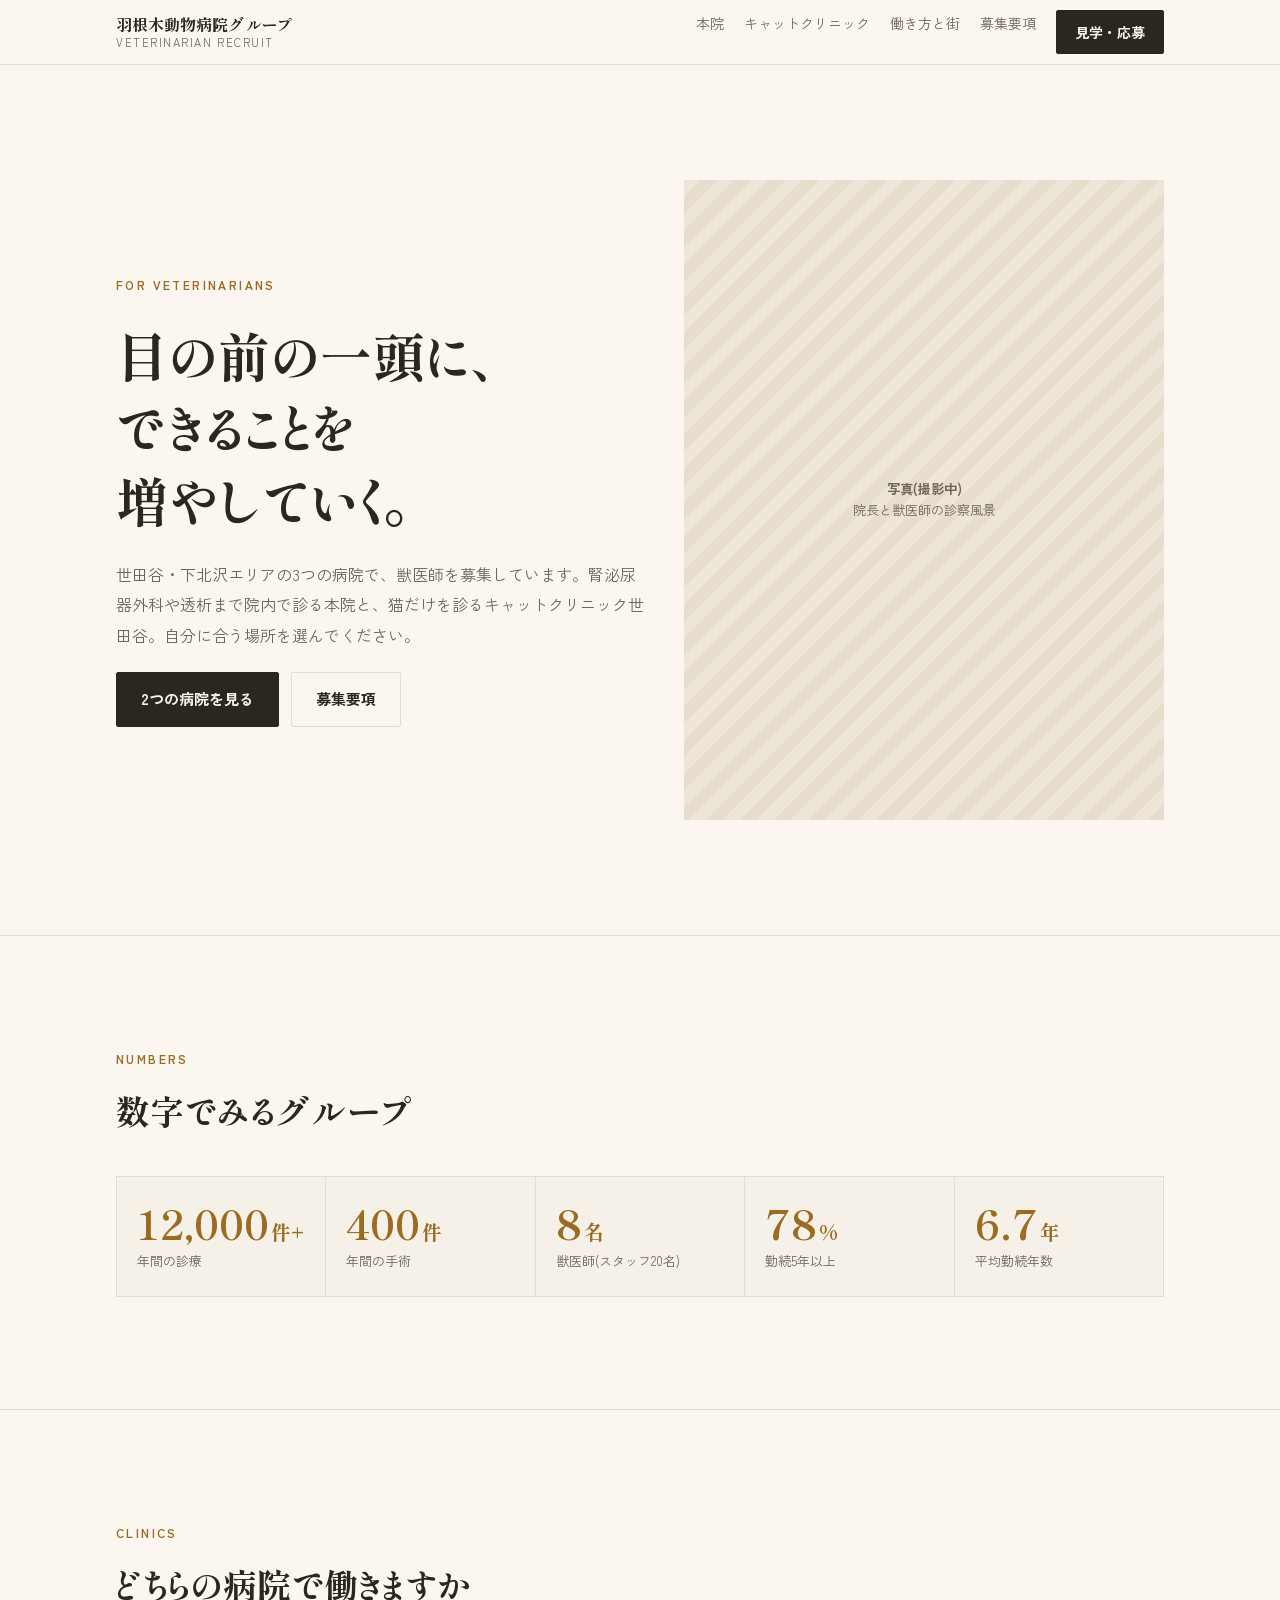
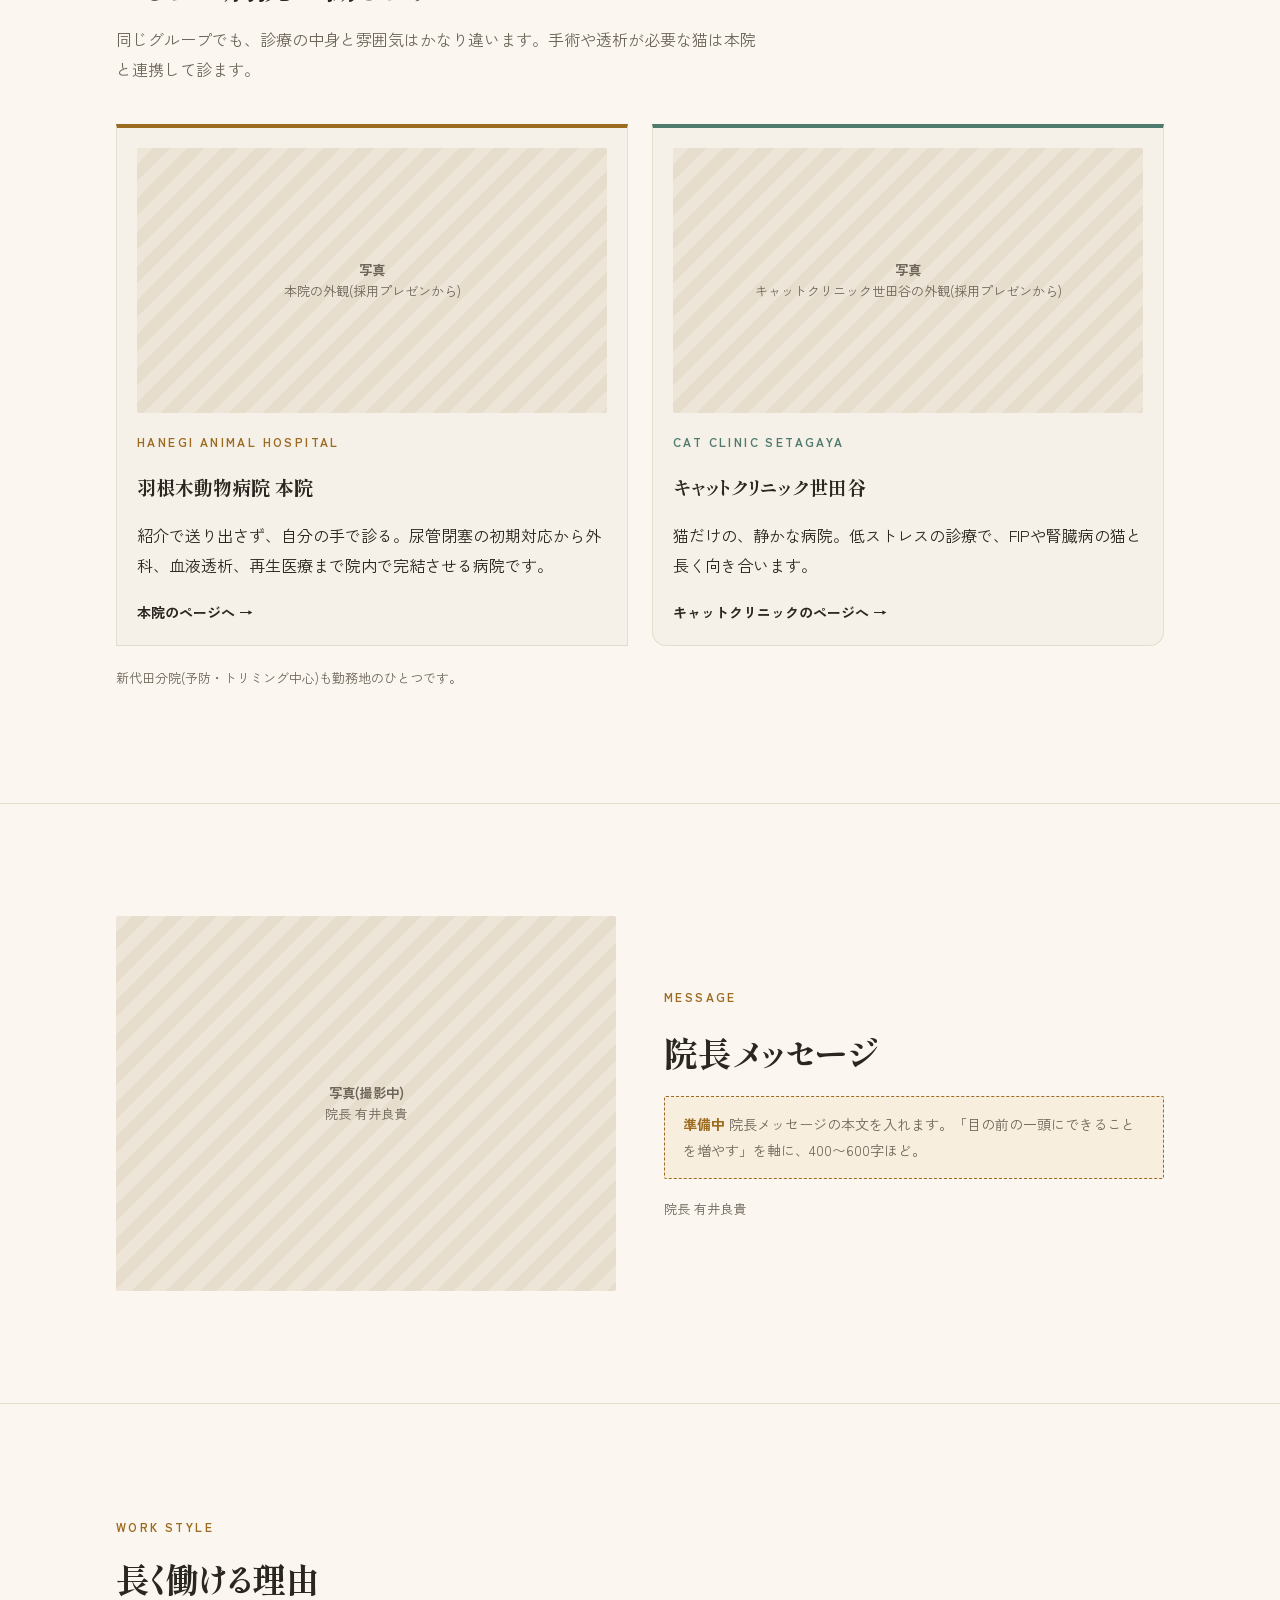
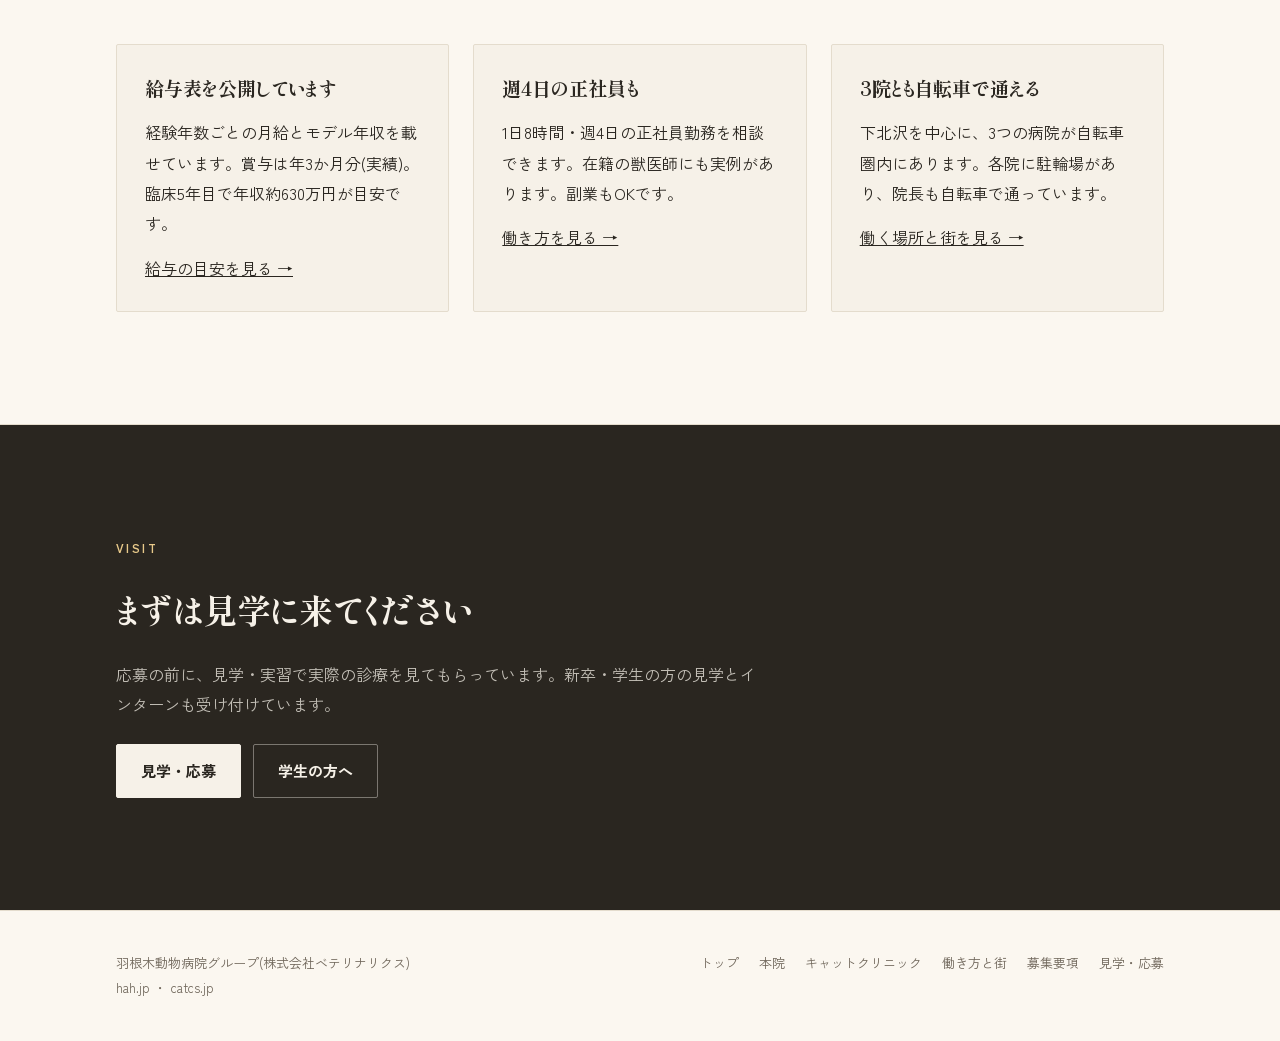
==== index.html @ ae27695a "獣医師採用サイトの骨組みを作成 共通トップ・本院・キャットクリニック世田谷・働き方と街・募集要項・見学応募の6ページ。 写真と未確定の文章は仮置き(class="ph" / class="todo")" ====
<!doctype html>
<html lang="ja">
<head>
<meta charset="utf-8">
<meta name="viewport" content="width=device-width, initial-scale=1">
<title>獣医師採用 | 羽根木動物病院グループ</title>
<meta name="description" content="羽根木動物病院グループ(世田谷区・下北沢エリア)の獣医師採用サイト。腎泌尿器外科・透析・再生医療の本院と、猫専門のキャットクリニック世田谷で働く獣医師を募集しています。">
<link rel="preconnect" href="https://fonts.googleapis.com">
<link rel="preconnect" href="https://fonts.gstatic.com" crossorigin>
<link rel="stylesheet" href="https://fonts.googleapis.com/css2?family=Shippori+Mincho:wght@500;700&family=Zen+Kaku+Gothic+New:wght@400;700&display=swap">
<link rel="stylesheet" href="assets/style.css">
</head>
<body>

<header class="site-header">
  <div class="wrap">
    <a class="brand" href="index.html"><b>羽根木動物病院グループ</b><span>VETERINARIAN RECRUIT</span></a>
    <button class="nav-toggle" aria-expanded="false" aria-controls="nav">メニュー</button>
    <nav class="nav" id="nav">
      <a href="hanegi.html">本院</a>
      <a href="cat.html">キャットクリニック</a>
      <a href="work.html">働き方と街</a>
      <a href="jobs.html">募集要項</a>
      <a class="btn" href="entry.html">見学・応募</a>
    </nav>
  </div>
</header>

<main>
  <section class="hero">
    <div class="wrap">
      <div class="hero-copy">
        <p class="eyebrow">For Veterinarians</p>
        <h1>目の前の一頭に、<br>できることを増やしていく。</h1>
        <p class="lead">世田谷・下北沢エリアの3つの病院で、獣医師を募集しています。腎泌尿器外科や透析まで院内で診る本院と、猫だけを診るキャットクリニック世田谷。自分に合う場所を選んでください。</p>
        <div class="btn-row">
          <a class="btn" href="#clinics">2つの病院を見る</a>
          <a class="btn ghost" href="jobs.html">募集要項</a>
        </div>
      </div>
      <div class="ph tall"><div><b>写真(撮影中)</b>院長と獣医師の診察風景</div></div>
    </div>
  </section>

  <section>
    <div class="wrap">
      <div class="section-head">
        <p class="eyebrow">Numbers</p>
        <h2>数字でみるグループ</h2>
      </div>
      <div class="stats">
        <div class="stat"><b>12,000<small>件+</small></b><span>年間の診療</span></div>
        <div class="stat"><b>400<small>件</small></b><span>年間の手術</span></div>
        <div class="stat"><b>8<small>名</small></b><span>獣医師(スタッフ20名)</span></div>
        <div class="stat"><b>78<small>%</small></b><span>勤続5年以上</span></div>
        <div class="stat"><b>6.7<small>年</small></b><span>平均勤続年数</span></div>
      </div>
    </div>
  </section>

  <section id="clinics">
    <div class="wrap">
      <div class="section-head">
        <p class="eyebrow">Clinics</p>
        <h2>どちらの病院で働きますか</h2>
        <p class="lead">同じグループでも、診療の中身と雰囲気はかなり違います。手術や透析が必要な猫は本院と連携して診ます。</p>
      </div>
      <div class="grid-2">
        <a class="clinic-door" href="hanegi.html">
          <div class="ph wide"><div><b>写真</b>本院の外観(採用プレゼンから)</div></div>
          <p class="eyebrow">Hanegi Animal Hospital</p>
          <h3>羽根木動物病院 本院</h3>
          <p>紹介で送り出さず、自分の手で診る。尿管閉塞の初期対応から外科、血液透析、再生医療まで院内で完結させる病院です。</p>
          <span class="more">本院のページへ →</span>
        </a>
        <a class="clinic-door cat" href="cat.html">
          <div class="ph wide"><div><b>写真</b>キャットクリニック世田谷の外観(採用プレゼンから)</div></div>
          <p class="eyebrow cat">Cat Clinic Setagaya</p>
          <h3>キャットクリニック世田谷</h3>
          <p>猫だけの、静かな病院。低ストレスの診療で、FIPや腎臓病の猫と長く向き合います。</p>
          <span class="more">キャットクリニックのページへ →</span>
        </a>
      </div>
      <p class="note" style="margin-top:20px">新代田分院(予防・トリミング中心)も勤務地のひとつです。</p>
    </div>
  </section>

  <section>
    <div class="wrap split">
      <div class="ph"><div><b>写真(撮影中)</b>院長 有井良貴</div></div>
      <div class="prose">
        <p class="eyebrow">Message</p>
        <h2>院長メッセージ</h2>
        <p class="todo">院長メッセージの本文を入れます。「目の前の一頭にできることを増やす」を軸に、400〜600字ほど。</p>
        <p class="note">院長 有井良貴</p>
      </div>
    </div>
  </section>

  <section>
    <div class="wrap">
      <div class="section-head">
        <p class="eyebrow">Work Style</p>
        <h2>長く働ける理由</h2>
      </div>
      <div class="grid-3">
        <div class="card">
          <h3>給与表を公開しています</h3>
          <p>経験年数ごとの月給とモデル年収を載せています。賞与は年3か月分(実績)。臨床5年目で年収約630万円が目安です。</p>
          <a href="jobs.html#pay">給与の目安を見る →</a>
        </div>
        <div class="card">
          <h3>週4日の正社員も</h3>
          <p>1日8時間・週4日の正社員勤務を相談できます。在籍の獣医師にも実例があります。副業もOKです。</p>
          <a href="work.html">働き方を見る →</a>
        </div>
        <div class="card">
          <h3>3院とも自転車で通える</h3>
          <p>下北沢を中心に、3つの病院が自転車圏内にあります。各院に駐輪場があり、院長も自転車で通っています。</p>
          <a href="work.html#town">働く場所と街を見る →</a>
        </div>
      </div>
    </div>
  </section>

  <section class="cta">
    <div class="wrap">
      <p class="eyebrow" style="color:var(--accent-soft)">Visit</p>
      <h2>まずは見学に来てください</h2>
      <p class="lead">応募の前に、見学・実習で実際の診療を見てもらっています。新卒・学生の方の見学とインターンも受け付けています。</p>
      <div class="btn-row">
        <a class="btn" href="entry.html">見学・応募</a>
        <a class="btn ghost" href="entry.html#students">学生の方へ</a>
      </div>
    </div>
  </section>
</main>

<footer class="site-footer">
  <div class="wrap">
    <div>羽根木動物病院グループ(株式会社ベテリナリクス)<br><a href="https://hah.jp">hah.jp</a> ・ <a href="https://catcs.jp">catcs.jp</a></div>
    <nav>
      <a href="index.html">トップ</a><a href="hanegi.html">本院</a><a href="cat.html">キャットクリニック</a>
      <a href="work.html">働き方と街</a><a href="jobs.html">募集要項</a><a href="entry.html">見学・応募</a>
    </nav>
  </div>
</footer>
<script src="assets/site.js"></script>
</body>
</html>
---- assets/style.css ----
/* 羽根木動物病院グループ 獣医師採用サイト
   グループ共通の土台(ベージュ・墨・金)に、院ごとのアクセントを足す。
   本院 = 墨と金 / キャットクリニック世田谷 = 緑灰(body.theme-cat) */

:root {
  --bg: #FBF7F0;
  --surface: #F6F1E8;
  --line: #E4DCCD;
  --fg: #2A2620;
  --muted: #6F665A;
  --accent: #9C6B22;
  --accent-soft: #E8C98A;
  --ink: #2A2620;
  --on-ink: #F6F1E8;
  --placeholder: repeating-linear-gradient(135deg, #EDE5D7 0 12px, #E6DDCC 12px 24px);
  --radius: 2px;
  --serif: "Shippori Mincho", "游明朝体", "Yu Mincho", "Hiragino Mincho ProN", serif;
  --sans: "Zen Kaku Gothic New", "游ゴシック体", "Yu Gothic", "Hiragino Sans", sans-serif;
  --wrap: 1080px;
}

body.theme-cat {
  --bg: #F4F6F4;
  --surface: #FFFFFF;
  --line: #D5DED9;
  --fg: #24332F;
  --muted: #5E6F69;
  --accent: #4F7A6E;
  --accent-soft: #DCE4E0;
  --ink: #2F4A43;
  --on-ink: #F4F6F4;
  --placeholder: repeating-linear-gradient(135deg, #E3EAE6 0 12px, #DAE3DE 12px 24px);
  --radius: 14px;
}

* { box-sizing: border-box; }
html { -webkit-text-size-adjust: 100%; scroll-behavior: smooth; }
body {
  margin: 0;
  background: var(--bg);
  color: var(--fg);
  font-family: var(--sans);
  font-size: 16px;
  line-height: 1.9;
  font-feature-settings: "palt";
}
img { max-width: 100%; display: block; }
a { color: inherit; }
p { margin: 0; }
h1, h2, h3 { font-family: var(--serif); font-weight: 700; margin: 0; text-wrap: balance; word-break: auto-phrase; }
h1 { font-size: clamp(30px, 5.4vw, 52px); line-height: 1.4; letter-spacing: .02em; }
h2 { font-size: clamp(24px, 3.4vw, 34px); line-height: 1.5; }
h3 { font-size: 19px; line-height: 1.6; }

.wrap {
  max-width: var(--wrap);
  margin: 0 auto;
  padding-left: max(16px, env(safe-area-inset-left, 0px));
  padding-right: max(16px, env(safe-area-inset-right, 0px));
}

.eyebrow {
  font-family: var(--sans);
  font-size: 12px;
  font-weight: 700;
  letter-spacing: .2em;
  text-transform: uppercase;
  color: var(--accent);
}
.lead { color: var(--muted); max-width: 40em; }
.note { font-size: 13px; color: var(--muted); }

/* ヘッダー */
.site-header {
  position: sticky; top: 0; z-index: 10;
  background: color-mix(in srgb, var(--bg) 92%, transparent);
  backdrop-filter: blur(8px);
  border-bottom: 1px solid var(--line);
}
.site-header .wrap { display: flex; align-items: center; gap: 24px; min-height: 64px; }
.brand { text-decoration: none; display: grid; line-height: 1.3; }
.brand b { font-family: var(--serif); font-size: 16px; }
.brand span { font-size: 11px; letter-spacing: .14em; color: var(--muted); }
.nav { margin-left: auto; display: flex; gap: 20px; font-size: 14px; }
.nav a { text-decoration: none; color: var(--muted); }
.nav a:hover, .nav a[aria-current="page"] { color: var(--fg); }
.nav .btn { color: var(--on-ink); }
.nav-toggle { display: none; }
@media (max-width: 860px) {
  .nav-toggle {
    display: block; margin-left: auto; background: none; border: 1px solid var(--line);
    border-radius: var(--radius); padding: 6px 12px; font: inherit; font-size: 13px; color: var(--fg);
  }
  .nav {
    display: none; position: absolute; left: 0; right: 0; top: 64px;
    flex-direction: column; gap: 0; background: var(--bg); border-bottom: 1px solid var(--line);
    padding: 8px 16px 16px;
  }
  .nav a { padding: 12px 0; border-bottom: 1px solid var(--line); }
  .nav .btn { margin-top: 12px; text-align: center; border-bottom: 0; }
  .site-header.open .nav { display: flex; }
}

/* ボタン */
.btn {
  display: inline-block; text-decoration: none; font-weight: 700; font-size: 15px;
  padding: 12px 24px; border-radius: var(--radius);
  background: var(--ink); color: var(--on-ink); border: 1px solid var(--ink);
}
.btn.accent { background: var(--accent); border-color: var(--accent); color: #fff; }
.btn.ghost { background: transparent; color: var(--fg); border-color: var(--line); }
.nav .btn { padding: 8px 18px; font-size: 14px; }
.btn-row { display: flex; flex-wrap: wrap; gap: 12px; }

/* セクション */
section { padding-block: clamp(64px, 9vw, 112px); }
section + section { border-top: 1px solid var(--line); }
.section-head { display: grid; gap: 14px; margin-bottom: 40px; }

/* ヒーロー */
.hero { padding-block: clamp(56px, 9vw, 120px); }
.hero.dark { background: var(--ink); color: var(--on-ink); }
.hero.dark .eyebrow { color: var(--accent-soft); }
.hero.dark .lead { color: color-mix(in srgb, var(--on-ink) 75%, transparent); }
.hero .wrap { display: grid; gap: 40px; grid-template-columns: minmax(0, 1.1fr) minmax(0, 1fr); align-items: center; }
.hero-copy { display: grid; gap: 22px; }
@media (max-width: 860px) { .hero .wrap { grid-template-columns: 1fr; } }

/* 写真の仮置き */
.ph {
  background: var(--placeholder);
  border-radius: var(--radius);
  aspect-ratio: 4 / 3;
  display: grid; place-items: center; text-align: center;
  color: var(--muted); font-size: 13px; line-height: 1.6; padding: 16px;
}
.hero.dark .ph { background: repeating-linear-gradient(135deg, #3A342C 0 12px, #332E27 12px 24px); color: #A99B83; }
.ph.wide { aspect-ratio: 16 / 9; }
.ph.tall { aspect-ratio: 3 / 4; }
.ph > div { min-width: 0; max-width: 100%; }
.ph b { display: block; font-weight: 700; }

/* 数字 */
.stats { display: grid; grid-template-columns: repeat(auto-fit, minmax(160px, 1fr)); gap: 1px; background: var(--line); border: 1px solid var(--line); }
.stat { background: var(--surface); padding: 22px 20px; display: grid; gap: 2px; min-width: 0; }
.stat b { font-family: var(--serif); font-size: clamp(28px, 4vw, 40px); color: var(--accent); line-height: 1.2; }
.stat b small { font-size: .5em; margin-left: 2px; }
.stat span { font-size: 13px; color: var(--muted); }
.hero.dark .stats { background: #4A433A; border-color: #4A433A; }
.hero.dark .stat { background: #332E27; }
.hero.dark .stat b { color: var(--accent-soft); }
.hero.dark .stat span { color: #A99B83; }

/* カード */
.grid-2 { display: grid; grid-template-columns: repeat(2, minmax(0, 1fr)); gap: 24px; }
.grid-3 { display: grid; grid-template-columns: repeat(3, minmax(0, 1fr)); gap: 24px; }
@media (max-width: 860px) { .grid-3 { grid-template-columns: 1fr; } }
@media (max-width: 720px) { .grid-2 { grid-template-columns: 1fr; } }
.card { background: var(--surface); border: 1px solid var(--line); border-radius: var(--radius); padding: 28px; display: grid; gap: 14px; align-content: start; min-width: 0; }
.card ul { margin: 0; padding-left: 1.2em; }

/* 院の入口 */
.clinic-door { text-decoration: none; display: grid; grid-template-columns: minmax(0, 1fr); gap: 18px; min-width: 0; background: var(--surface); border: 1px solid var(--line); padding: 20px; border-top: 4px solid #9C6B22; }
.clinic-door.cat { border-top-color: #4F7A6E; border-radius: 0 0 14px 14px; }
.clinic-door .eyebrow.cat { color: #4F7A6E; }
.clinic-door .more { font-weight: 700; font-size: 14px; }
.clinic-door:hover h3 { text-decoration: underline; text-underline-offset: 4px; }

/* 2カラムの本文 */
.split { display: grid; grid-template-columns: minmax(0, 1fr) minmax(0, 1fr); gap: 48px; align-items: center; }
.split.rev > :first-child { order: 2; }
@media (max-width: 860px) { .split { grid-template-columns: 1fr; gap: 28px; } .split.rev > :first-child { order: 0; } }
.prose { display: grid; gap: 18px; }

/* 1日の流れ */
.timeline { list-style: none; margin: 0; padding: 0; display: grid; gap: 0; border-left: 2px solid var(--line); }
.timeline li { position: relative; padding: 0 0 22px 24px; display: grid; grid-template-columns: 4.5em 1fr; gap: 8px; }
.timeline li::before { content: ""; position: absolute; left: -7px; top: 9px; width: 12px; height: 12px; border-radius: 50%; background: var(--accent); }
.timeline time { font-weight: 700; color: var(--accent); }

/* 表 */
.table-wrap { overflow-x: auto; }
table { width: 100%; border-collapse: collapse; font-size: 15px; }
th, td { text-align: left; vertical-align: top; padding: 14px 16px; border-bottom: 1px solid var(--line); }
thead th { font-size: 13px; color: var(--muted); font-weight: 700; border-bottom-color: var(--fg); }
tbody th { width: 9em; font-weight: 700; white-space: nowrap; }
.spec th { background: var(--surface); }
@media (max-width: 640px) {
  .spec tr, .spec th, .spec td { display: block; width: auto; }
  .spec th { border-bottom: 0; padding-bottom: 4px; white-space: normal; }
  .spec td { padding-top: 0; }
  .spec thead { display: none; }
}
.pay td:nth-child(n+2) { font-family: var(--serif); font-size: 17px; white-space: nowrap; }
.highlight { background: color-mix(in srgb, var(--accent-soft) 35%, transparent); }

/* 地図 */
.map-figure { margin: 0; background: var(--surface); border: 1px solid var(--line); padding: 16px; display: grid; gap: 12px; }
.map-figure svg { width: 100%; height: auto; }
.map-figure figcaption { font-size: 13px; color: var(--muted); }

/* 先生の声 */
.voice { display: grid; grid-template-columns: 96px 1fr; gap: 20px; align-items: start; }
.voice .ph { aspect-ratio: 1; border-radius: 50%; font-size: 11px; padding: 8px; }
.voice blockquote { margin: 0; display: grid; gap: 8px; }
.voice cite { font-style: normal; font-size: 13px; color: var(--muted); }

/* 仮置きの注記 */
.todo {
  border: 1px dashed var(--accent); border-radius: var(--radius); padding: 14px 18px;
  font-size: 14px; color: var(--muted); background: color-mix(in srgb, var(--accent-soft) 18%, transparent);
}
.todo::before { content: "準備中 "; font-weight: 700; color: var(--accent); }

/* 応募の導線 */
.cta { background: var(--ink); color: var(--on-ink); }
.cta .wrap { display: grid; gap: 24px; justify-items: start; }
.cta .lead { color: color-mix(in srgb, var(--on-ink) 75%, transparent); }
.cta .btn { background: var(--on-ink); color: var(--ink); border-color: var(--on-ink); }
.cta .btn.ghost { background: transparent; color: var(--on-ink); border-color: color-mix(in srgb, var(--on-ink) 40%, transparent); }

/* タブ(院の切り替え) */
.tabs { display: flex; gap: 8px; flex-wrap: wrap; margin-bottom: 24px; }
.tabs button {
  font: inherit; font-size: 14px; font-weight: 700; cursor: pointer;
  padding: 10px 18px; border-radius: var(--radius); border: 1px solid var(--line);
  background: var(--surface); color: var(--muted);
}
.tabs button[aria-selected="true"] { background: var(--ink); color: var(--on-ink); border-color: var(--ink); }
[role="tabpanel"][hidden] { display: none; }

/* 見学・応募のステップ */
.steps { list-style: none; margin: 0; padding: 0; display: grid; grid-template-columns: repeat(4, minmax(0, 1fr)); gap: 12px; counter-reset: step; }
.steps li { counter-increment: step; background: var(--surface); border: 1px solid var(--line); padding: 20px; display: grid; gap: 6px; }
.steps li::before { content: "STEP " counter(step); font-size: 12px; letter-spacing: .14em; font-weight: 700; color: var(--accent); }
@media (max-width: 760px) { .steps { grid-template-columns: 1fr; } }

/* フッター */
.site-footer { border-top: 1px solid var(--line); padding-block: 40px; font-size: 13px; color: var(--muted); }
.site-footer .wrap { display: flex; flex-wrap: wrap; gap: 16px 32px; justify-content: space-between; }
.site-footer nav { display: flex; flex-wrap: wrap; gap: 8px 20px; }
.site-footer a { text-decoration: none; }
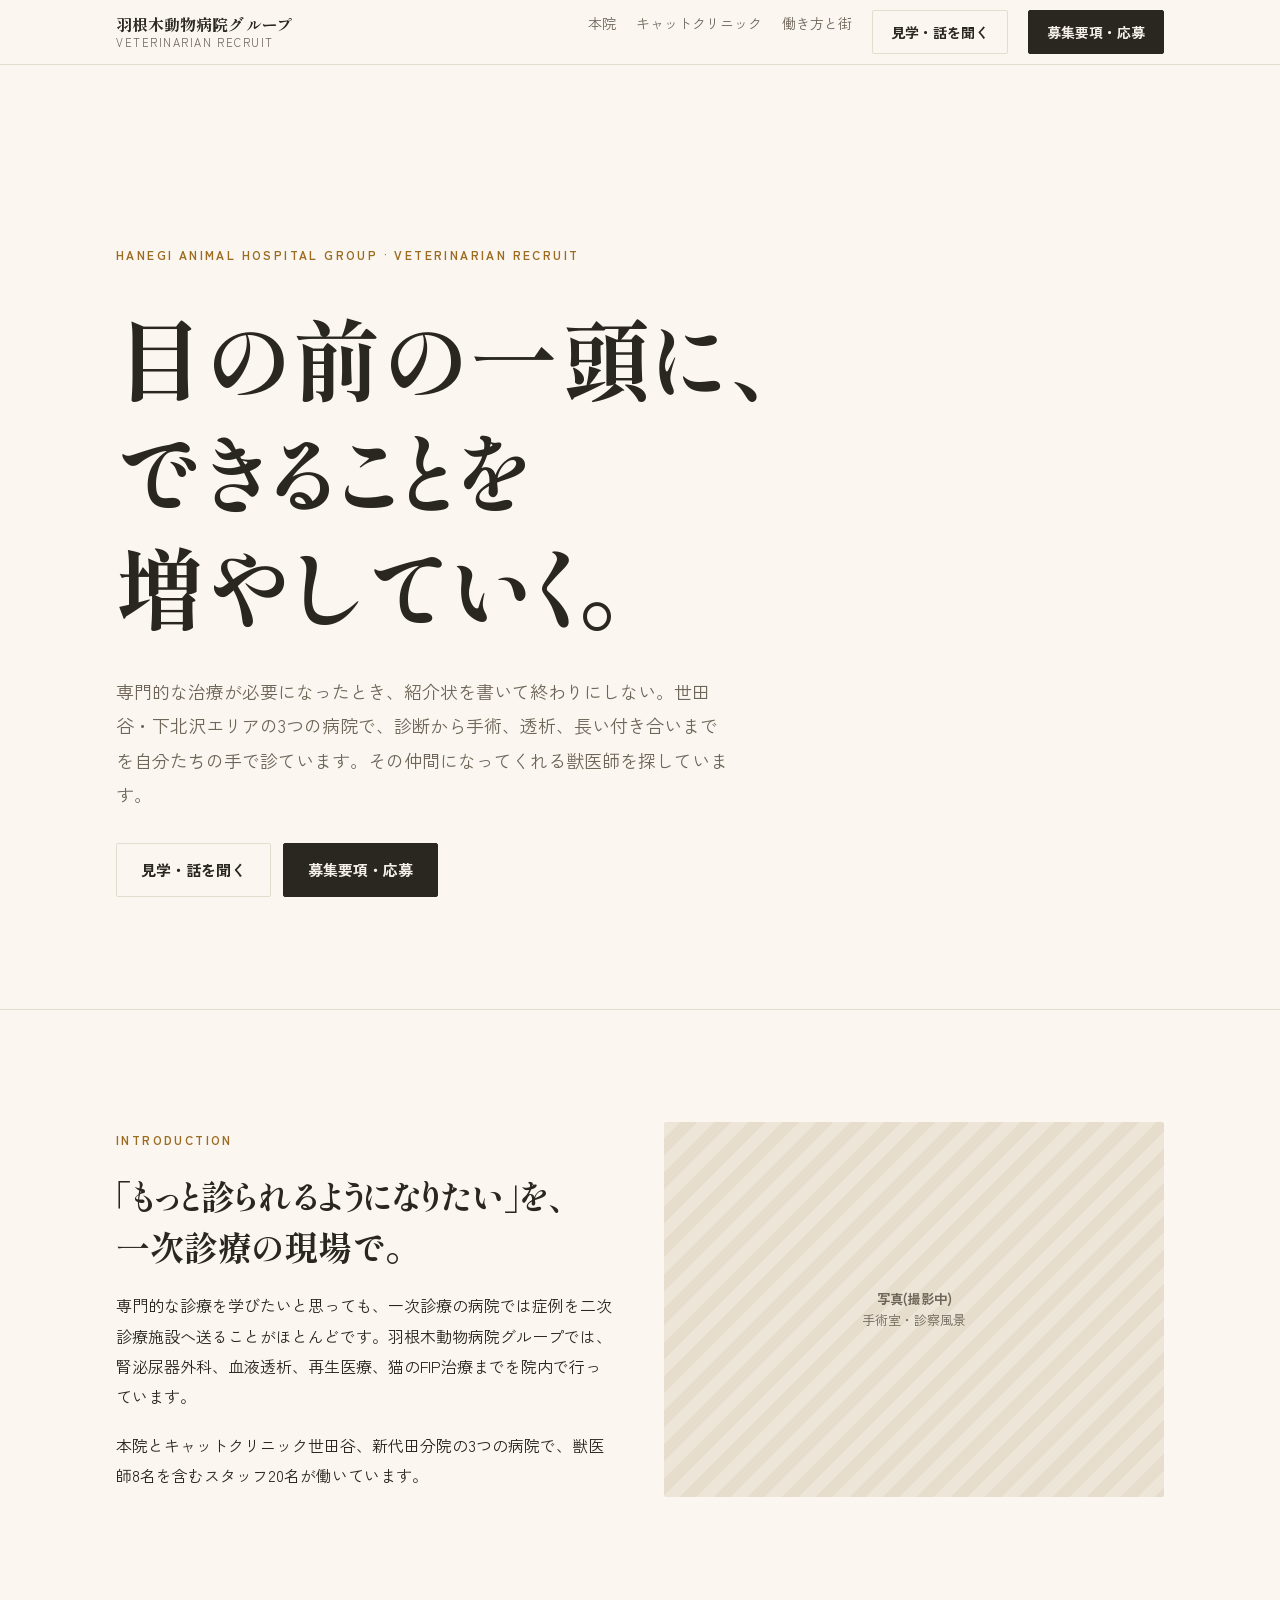
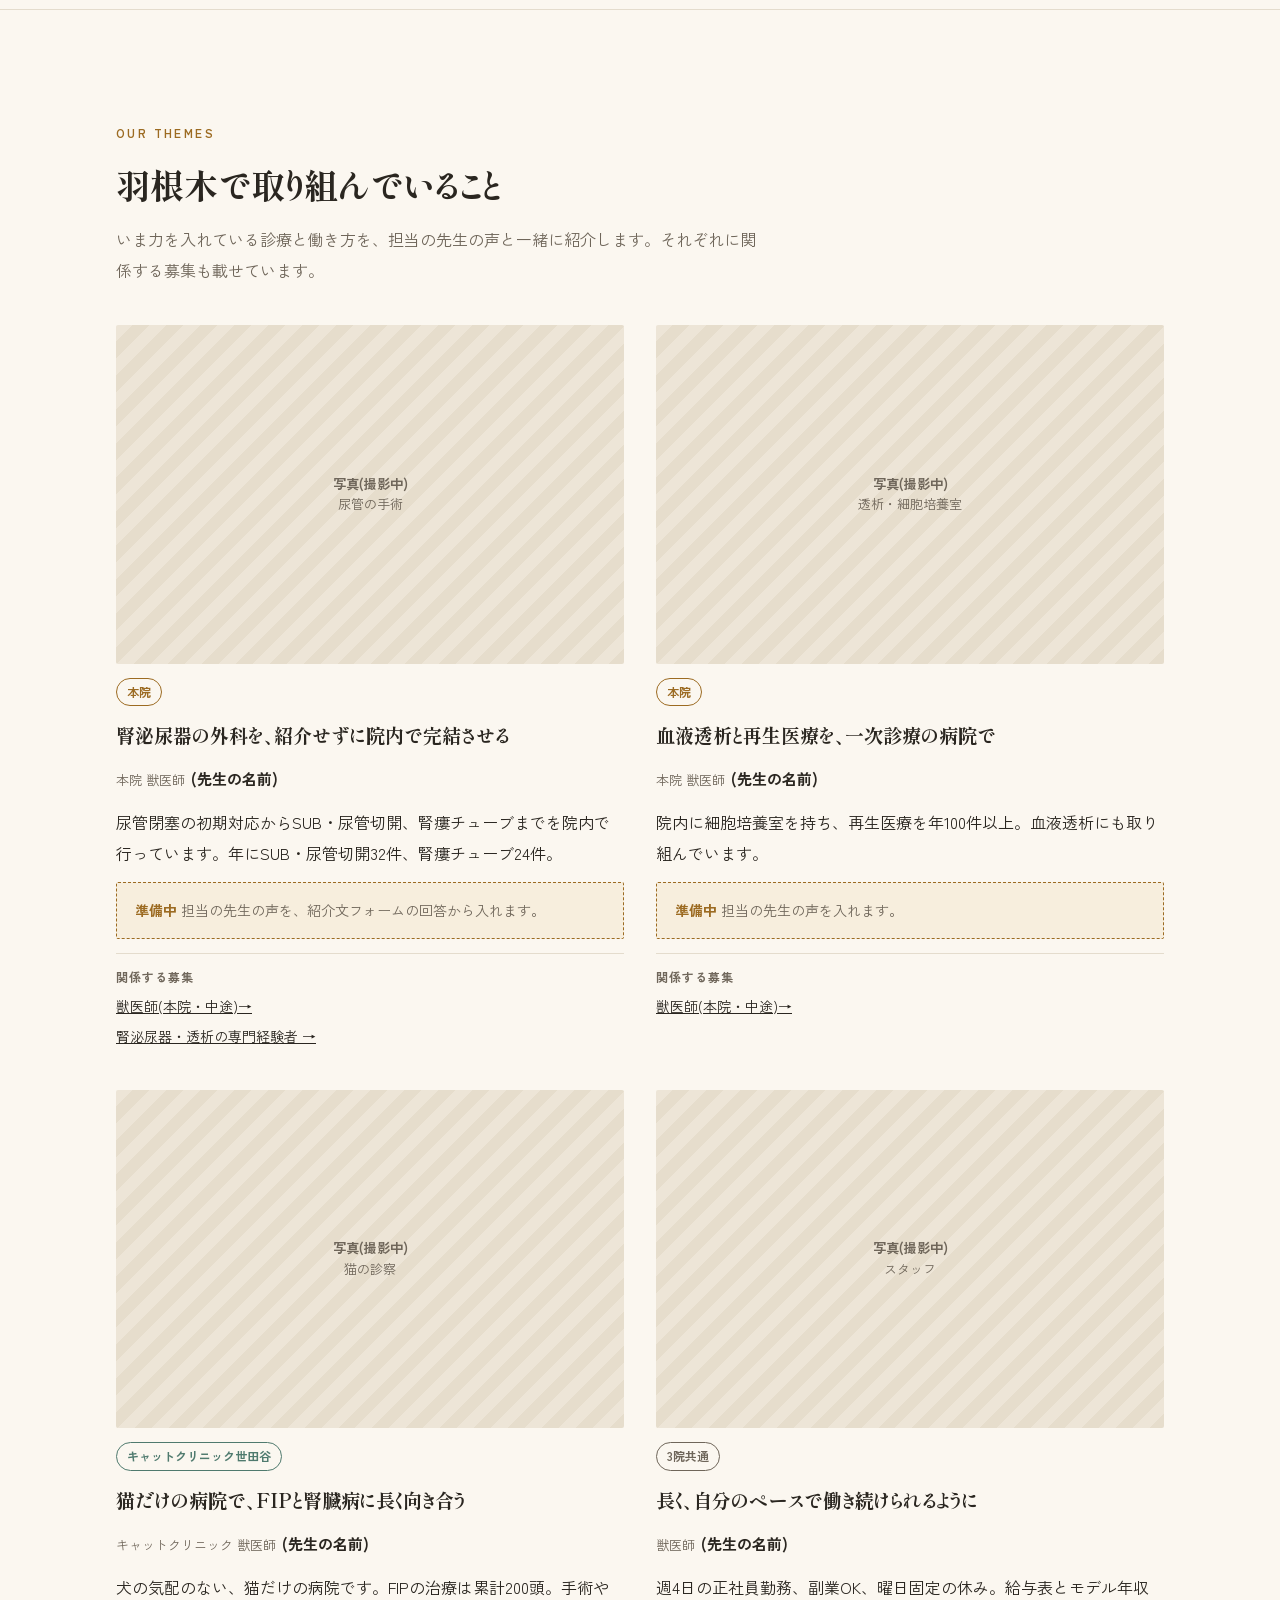
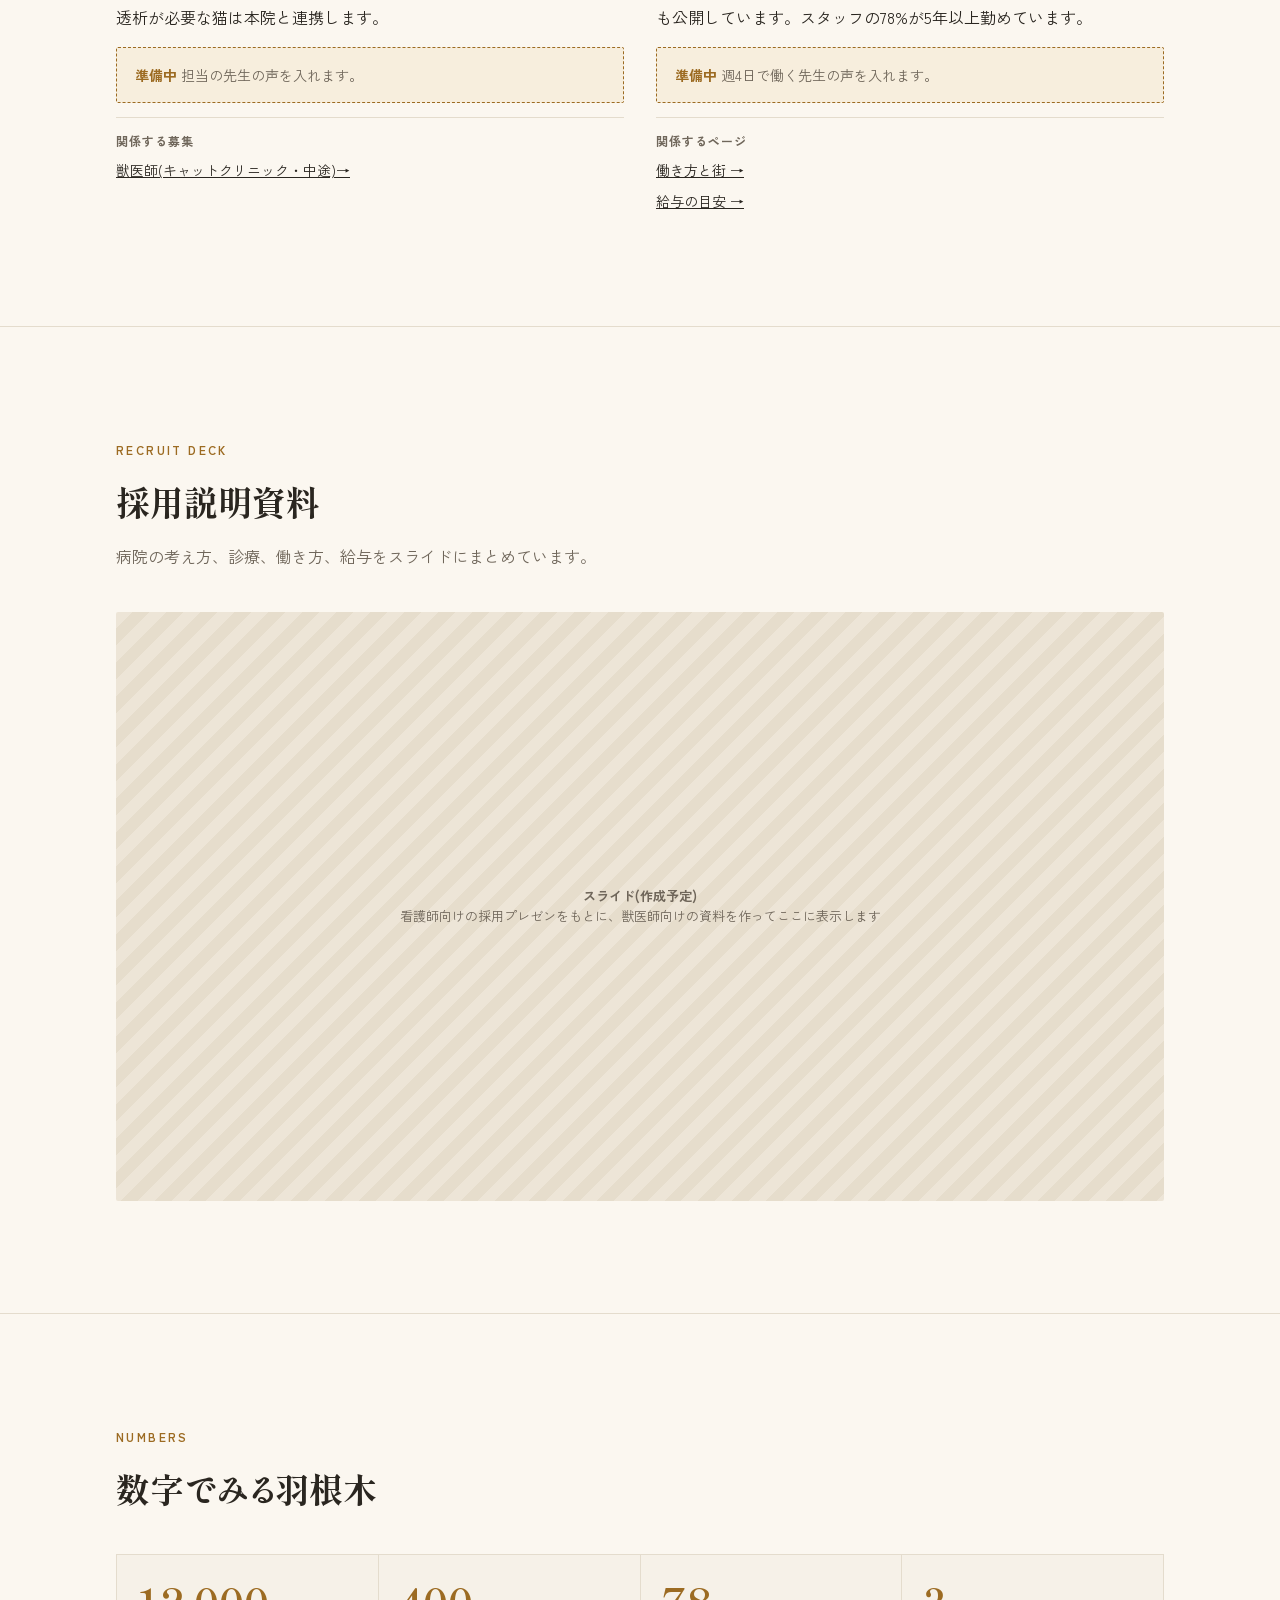
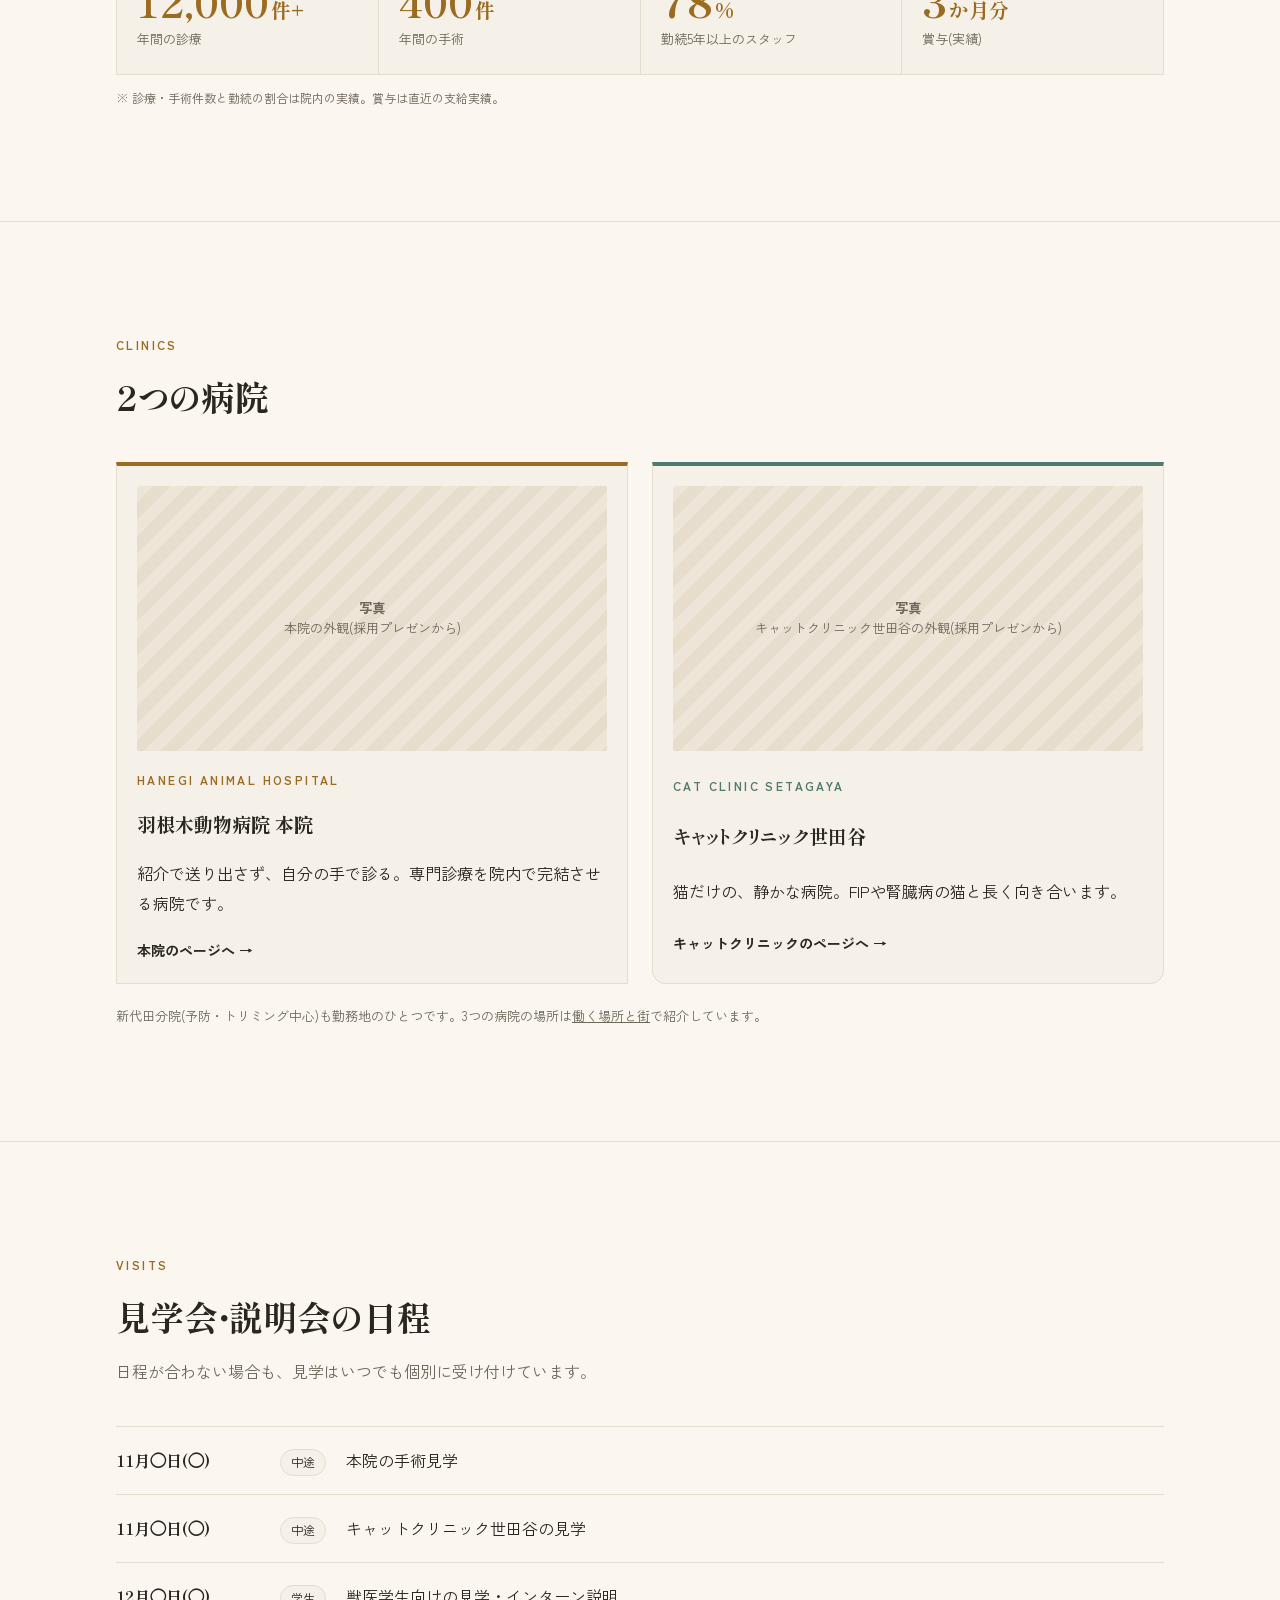
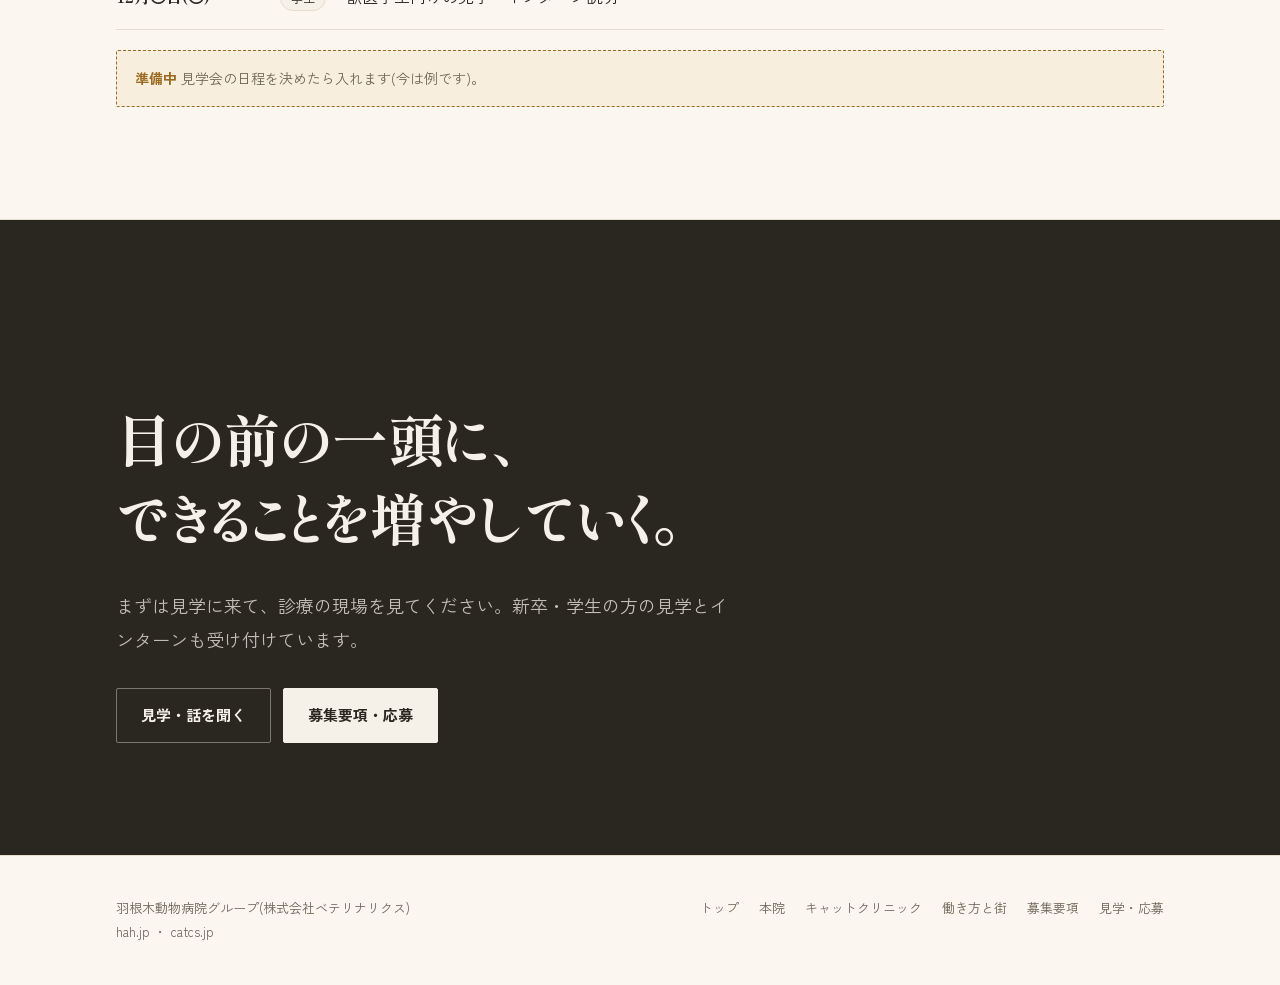
==== commit d26f4d23: "SmartHRの採用サイトの構成を参考にトップページを作り直す - 大きな文字のスローガンだけのヒーロー - 取り組んでいるテーマのカード(先生の声と関係する募集をセット) - 採用説明資料、出典つき" ====
--- a/index.html
+++ b/index.html
@@ -3,6 +3,8 @@
 <head>
 <meta charset="utf-8">
 <meta name="viewport" content="width=device-width, initial-scale=1">
+<!-- 準備中のあいだは検索に出さない。正式公開のときに外す -->
+<meta name="robots" content="noindex, nofollow">
 <title>獣医師採用 | 羽根木動物病院グループ</title>
 <meta name="description" content="羽根木動物病院グループ(世田谷区・下北沢エリア)の獣医師採用サイト。腎泌尿器外科・透析・再生医療の本院と、猫専門のキャットクリニック世田谷で働く獣医師を募集しています。">
 <link rel="preconnect" href="https://fonts.googleapis.com">
@@ -20,25 +22,93 @@
       <a href="hanegi.html">本院</a>
       <a href="cat.html">キャットクリニック</a>
       <a href="work.html">働き方と街</a>
-      <a href="jobs.html">募集要項</a>
-      <a class="btn" href="entry.html">見学・応募</a>
+      <a class="btn ghost" href="entry.html#form">見学・話を聞く</a>
+      <a class="btn" href="jobs.html">募集要項・応募</a>
     </nav>
   </div>
 </header>
 
 <main>
-  <section class="hero">
+  <section class="manifesto">
     <div class="wrap">
-      <div class="hero-copy">
-        <p class="eyebrow">For Veterinarians</p>
-        <h1>目の前の一頭に、<br>できることを増やしていく。</h1>
-        <p class="lead">世田谷・下北沢エリアの3つの病院で、獣医師を募集しています。腎泌尿器外科や透析まで院内で診る本院と、猫だけを診るキャットクリニック世田谷。自分に合う場所を選んでください。</p>
-        <div class="btn-row">
-          <a class="btn" href="#clinics">2つの病院を見る</a>
-          <a class="btn ghost" href="jobs.html">募集要項</a>
-        </div>
+      <p class="eyebrow">Hanegi Animal Hospital Group · Veterinarian Recruit</p>
+      <h1>目の前の一頭に、<br>できることを<br>増やしていく。</h1>
+      <p class="lead">専門的な治療が必要になったとき、紹介状を書いて終わりにしない。世田谷・下北沢エリアの3つの病院で、診断から手術、透析、長い付き合いまでを自分たちの手で診ています。その仲間になってくれる獣医師を探しています。</p>
+      <div class="btn-row">
+        <a class="btn ghost" href="entry.html#form">見学・話を聞く</a>
+        <a class="btn" href="jobs.html">募集要項・応募</a>
       </div>
-      <div class="ph tall"><div><b>写真(撮影中)</b>院長と獣医師の診察風景</div></div>
+    </div>
+  </section>
+
+  <section>
+    <div class="wrap split">
+      <div class="prose">
+        <p class="eyebrow">Introduction</p>
+        <h2>「もっと診られるようになりたい」を、<br>一次診療の現場で。</h2>
+        <p>専門的な診療を学びたいと思っても、一次診療の病院では症例を二次診療施設へ送ることがほとんどです。羽根木動物病院グループでは、腎泌尿器外科、血液透析、再生医療、猫のFIP治療までを院内で行っています。</p>
+        <p>本院とキャットクリニック世田谷、新代田分院の3つの病院で、獣医師8名を含むスタッフ20名が働いています。</p>
+      </div>
+      <div class="ph"><div><b>写真(撮影中)</b>手術室・診察風景</div></div>
+    </div>
+  </section>
+
+  <section id="themes">
+    <div class="wrap">
+      <div class="section-head">
+        <p class="eyebrow">Our Themes</p>
+        <h2>羽根木で取り組んでいること</h2>
+        <p class="lead">いま力を入れている診療と働き方を、担当の先生の声と一緒に紹介します。それぞれに関係する募集も載せています。</p>
+      </div>
+      <div class="themes">
+        <article class="theme">
+          <div class="ph"><div><b>写真(撮影中)</b>尿管の手術</div></div>
+          <span class="tag">本院</span>
+          <h3>腎泌尿器の外科を、紹介せずに院内で完結させる</h3>
+          <p class="who">本院 獣医師<b>(先生の名前)</b></p>
+          <p>尿管閉塞の初期対応からSUB・尿管切開、腎瘻チューブまでを院内で行っています。年にSUB・尿管切開32件、腎瘻チューブ24件。</p>
+          <p class="todo">担当の先生の声を、紹介文フォームの回答から入れます。</p>
+          <div class="related"><span>関係する募集</span><a href="jobs.html#hanegi">獣医師(本院・中途)→</a><a href="jobs.html#pay">腎泌尿器・透析の専門経験者 →</a></div>
+        </article>
+        <article class="theme">
+          <div class="ph"><div><b>写真(撮影中)</b>透析・細胞培養室</div></div>
+          <span class="tag">本院</span>
+          <h3>血液透析と再生医療を、一次診療の病院で</h3>
+          <p class="who">本院 獣医師<b>(先生の名前)</b></p>
+          <p>院内に細胞培養室を持ち、再生医療を年100件以上。血液透析にも取り組んでいます。</p>
+          <p class="todo">担当の先生の声を入れます。</p>
+          <div class="related"><span>関係する募集</span><a href="jobs.html#hanegi">獣医師(本院・中途)→</a></div>
+        </article>
+        <article class="theme">
+          <div class="ph"><div><b>写真(撮影中)</b>猫の診察</div></div>
+          <span class="tag cat">キャットクリニック世田谷</span>
+          <h3>猫だけの病院で、FIPと腎臓病に長く向き合う</h3>
+          <p class="who">キャットクリニック 獣医師<b>(先生の名前)</b></p>
+          <p>犬の気配のない、猫だけの病院です。FIPの治療は累計200頭。手術や透析が必要な猫は本院と連携します。</p>
+          <p class="todo">担当の先生の声を入れます。</p>
+          <div class="related"><span>関係する募集</span><a href="jobs.html#cat">獣医師(キャットクリニック・中途)→</a></div>
+        </article>
+        <article class="theme">
+          <div class="ph"><div><b>写真(撮影中)</b>スタッフ</div></div>
+          <span class="tag all">3院共通</span>
+          <h3>長く、自分のペースで働き続けられるように</h3>
+          <p class="who">獣医師<b>(先生の名前)</b></p>
+          <p>週4日の正社員勤務、副業OK、曜日固定の休み。給与表とモデル年収も公開しています。スタッフの78%が5年以上勤めています。</p>
+          <p class="todo">週4日で働く先生の声を入れます。</p>
+          <div class="related"><span>関係するページ</span><a href="work.html">働き方と街 →</a><a href="jobs.html#pay">給与の目安 →</a></div>
+        </article>
+      </div>
+    </div>
+  </section>
+
+  <section>
+    <div class="wrap">
+      <div class="section-head">
+        <p class="eyebrow">Recruit Deck</p>
+        <h2>採用説明資料</h2>
+        <p class="lead">病院の考え方、診療、働き方、給与をスライドにまとめています。</p>
+      </div>
+      <div class="ph wide"><div><b>スライド(作成予定)</b>看護師向けの採用プレゼンをもとに、獣医師向けの資料を作ってここに表示します</div></div>
     </div>
   </section>
 
@@ -46,95 +116,73 @@
     <div class="wrap">
       <div class="section-head">
         <p class="eyebrow">Numbers</p>
-        <h2>数字でみるグループ</h2>
+        <h2>数字でみる羽根木</h2>
       </div>
       <div class="stats">
         <div class="stat"><b>12,000<small>件+</small></b><span>年間の診療</span></div>
         <div class="stat"><b>400<small>件</small></b><span>年間の手術</span></div>
-        <div class="stat"><b>8<small>名</small></b><span>獣医師(スタッフ20名)</span></div>
-        <div class="stat"><b>78<small>%</small></b><span>勤続5年以上</span></div>
-        <div class="stat"><b>6.7<small>年</small></b><span>平均勤続年数</span></div>
+        <div class="stat"><b>78<small>%</small></b><span>勤続5年以上のスタッフ</span></div>
+        <div class="stat"><b>3<small>か月分</small></b><span>賞与(実績)</span></div>
       </div>
+      <p class="source">※ 診療・手術件数と勤続の割合は院内の実績。賞与は直近の支給実績。</p>
     </div>
   </section>
 
-  <section id="clinics">
+  <section>
     <div class="wrap">
       <div class="section-head">
         <p class="eyebrow">Clinics</p>
-        <h2>どちらの病院で働きますか</h2>
-        <p class="lead">同じグループでも、診療の中身と雰囲気はかなり違います。手術や透析が必要な猫は本院と連携して診ます。</p>
+        <h2>2つの病院</h2>
       </div>
       <div class="grid-2">
         <a class="clinic-door" href="hanegi.html">
           <div class="ph wide"><div><b>写真</b>本院の外観(採用プレゼンから)</div></div>
           <p class="eyebrow">Hanegi Animal Hospital</p>
           <h3>羽根木動物病院 本院</h3>
-          <p>紹介で送り出さず、自分の手で診る。尿管閉塞の初期対応から外科、血液透析、再生医療まで院内で完結させる病院です。</p>
+          <p>紹介で送り出さず、自分の手で診る。専門診療を院内で完結させる病院です。</p>
           <span class="more">本院のページへ →</span>
         </a>
         <a class="clinic-door cat" href="cat.html">
           <div class="ph wide"><div><b>写真</b>キャットクリニック世田谷の外観(採用プレゼンから)</div></div>
           <p class="eyebrow cat">Cat Clinic Setagaya</p>
           <h3>キャットクリニック世田谷</h3>
-          <p>猫だけの、静かな病院。低ストレスの診療で、FIPや腎臓病の猫と長く向き合います。</p>
+          <p>猫だけの、静かな病院。FIPや腎臓病の猫と長く向き合います。</p>
           <span class="more">キャットクリニックのページへ →</span>
         </a>
       </div>
-      <p class="note" style="margin-top:20px">新代田分院(予防・トリミング中心)も勤務地のひとつです。</p>
-    </div>
-  </section>
-
-  <section>
-    <div class="wrap split">
-      <div class="ph"><div><b>写真(撮影中)</b>院長 有井良貴</div></div>
-      <div class="prose">
-        <p class="eyebrow">Message</p>
-        <h2>院長メッセージ</h2>
-        <p class="todo">院長メッセージの本文を入れます。「目の前の一頭にできることを増やす」を軸に、400〜600字ほど。</p>
-        <p class="note">院長 有井良貴</p>
-      </div>
+      <p class="note" style="margin-top:20px">新代田分院(予防・トリミング中心)も勤務地のひとつです。3つの病院の場所は<a href="work.html#town">働く場所と街</a>で紹介しています。</p>
     </div>
   </section>
 
   <section>
     <div class="wrap">
       <div class="section-head">
-        <p class="eyebrow">Work Style</p>
-        <h2>長く働ける理由</h2>
+        <p class="eyebrow">Visits</p>
+        <h2>見学会・説明会の日程</h2>
+        <p class="lead">日程が合わない場合も、見学はいつでも個別に受け付けています。</p>
       </div>
-      <div class="grid-3">
-        <div class="card">
-          <h3>給与表を公開しています</h3>
-          <p>経験年数ごとの月給とモデル年収を載せています。賞与は年3か月分(実績)。臨床5年目で年収約630万円が目安です。</p>
-          <a href="jobs.html#pay">給与の目安を見る →</a>
-        </div>
-        <div class="card">
-          <h3>週4日の正社員も</h3>
-          <p>1日8時間・週4日の正社員勤務を相談できます。在籍の獣医師にも実例があります。副業もOKです。</p>
-          <a href="work.html">働き方を見る →</a>
-        </div>
-        <div class="card">
-          <h3>3院とも自転車で通える</h3>
-          <p>下北沢を中心に、3つの病院が自転車圏内にあります。各院に駐輪場があり、院長も自転車で通っています。</p>
-          <a href="work.html#town">働く場所と街を見る →</a>
-        </div>
-      </div>
+      <ul class="events">
+        <li><time>11月◯日(◯)</time><span class="pill">中途</span><span>本院の手術見学</span></li>
+        <li><time>11月◯日(◯)</time><span class="pill">中途</span><span>キャットクリニック世田谷の見学</span></li>
+        <li><time>12月◯日(◯)</time><span class="pill">学生</span><span>獣医学生向けの見学・インターン説明</span></li>
+      </ul>
+      <p class="todo" style="margin-top:20px">見学会の日程を決めたら入れます(今は例です)。</p>
     </div>
   </section>
 
-  <section class="cta">
+  <section class="cta manifesto">
     <div class="wrap">
-      <p class="eyebrow" style="color:var(--accent-soft)">Visit</p>
-      <h2>まずは見学に来てください</h2>
-      <p class="lead">応募の前に、見学・実習で実際の診療を見てもらっています。新卒・学生の方の見学とインターンも受け付けています。</p>
+      <h2 style="font-size:clamp(28px,5vw,56px);line-height:1.4">目の前の一頭に、<br>できることを増やしていく。</h2>
+      <p class="lead">まずは見学に来て、診療の現場を見てください。新卒・学生の方の見学とインターンも受け付けています。</p>
       <div class="btn-row">
-        <a class="btn" href="entry.html">見学・応募</a>
-        <a class="btn ghost" href="entry.html#students">学生の方へ</a>
+        <a class="btn ghost" href="entry.html#form">見学・話を聞く</a>
+        <a class="btn" href="jobs.html">募集要項・応募</a>
       </div>
     </div>
   </section>
 </main>
+
+<div class="cta-bar"><a class="btn ghost" href="entry.html#form">見学・話を聞く</a><a class="btn" href="jobs.html">募集要項・応募</a></div>
 
 <footer class="site-footer">
   <div class="wrap">
--- a/assets/style.css
+++ b/assets/style.css
@@ -240,3 +240,54 @@
 .site-footer .wrap { display: flex; flex-wrap: wrap; gap: 16px 32px; justify-content: space-between; }
 .site-footer nav { display: flex; flex-wrap: wrap; gap: 8px 20px; }
 .site-footer a { text-decoration: none; }
+
+/* ヘッダーの2つの入口(見学・話を聞く / 募集要項・応募) */
+.nav .btn.ghost { color: var(--fg); border-color: var(--line); }
+
+/* スマホでは画面下に2つの入口を常に出す */
+.cta-bar { display: none; }
+@media (max-width: 860px) {
+  .nav .btn { display: none; }
+  .cta-bar {
+    display: grid; grid-template-columns: 1fr 1fr; gap: 8px;
+    position: fixed; left: 0; right: 0; bottom: 0; z-index: 20;
+    padding: 10px max(16px, env(safe-area-inset-left, 0px)) calc(10px + env(safe-area-inset-bottom, 0px));
+    background: color-mix(in srgb, var(--bg) 94%, transparent); backdrop-filter: blur(8px);
+    border-top: 1px solid var(--line);
+  }
+  .cta-bar .btn { text-align: center; padding: 11px 8px; font-size: 14px; }
+  .cta-bar .btn.ghost { background: var(--surface); }
+  .site-footer { padding-bottom: 96px; }
+}
+
+/* トップ: 大きな文字だけのヒーロー */
+.manifesto { padding-block: clamp(80px, 14vw, 180px) clamp(56px, 9vw, 112px); }
+.manifesto .wrap { display: grid; gap: 32px; }
+.manifesto h1 { font-size: clamp(36px, 8vw, 88px); line-height: 1.3; letter-spacing: .04em; }
+.manifesto .lead { font-size: clamp(16px, 1.8vw, 18px); max-width: 34em; }
+
+/* 取り組んでいるテーマのカード(先生の声と関連する募集をセットで) */
+.themes { display: grid; grid-template-columns: repeat(2, minmax(0, 1fr)); gap: 40px 32px; }
+@media (max-width: 760px) { .themes { grid-template-columns: 1fr; } }
+.theme { display: grid; gap: 14px; align-content: start; min-width: 0; }
+.theme .ph { aspect-ratio: 3 / 2; }
+.theme .tag {
+  justify-self: start; font-size: 12px; font-weight: 700; padding: 2px 10px;
+  border: 1px solid currentColor; border-radius: 99px; color: #9C6B22;
+}
+.theme .tag.cat { color: #4F7A6E; }
+.theme .tag.all { color: var(--muted); }
+.theme .who { font-size: 13px; color: var(--muted); }
+.theme .who b { color: var(--fg); font-size: 15px; margin-left: 6px; }
+.theme .related { border-top: 1px solid var(--line); padding-top: 12px; display: grid; gap: 4px; font-size: 14px; }
+.theme .related span { font-size: 12px; color: var(--muted); font-weight: 700; letter-spacing: .08em; }
+
+/* 出典の注記 */
+.source { font-size: 12px; color: var(--muted); margin-top: 12px; }
+
+/* 見学会などの日程 */
+.events { list-style: none; margin: 0; padding: 0; border-top: 1px solid var(--line); }
+.events li { display: grid; grid-template-columns: 9em auto 1fr; gap: 8px 20px; align-items: baseline; padding: 18px 0; border-bottom: 1px solid var(--line); }
+.events time { font-family: var(--serif); font-weight: 700; }
+.events .pill { font-size: 12px; padding: 1px 10px; border-radius: 99px; background: var(--surface); border: 1px solid var(--line); white-space: nowrap; }
+@media (max-width: 640px) { .events li { grid-template-columns: auto 1fr; } .events li > :last-child { grid-column: 1 / -1; } }
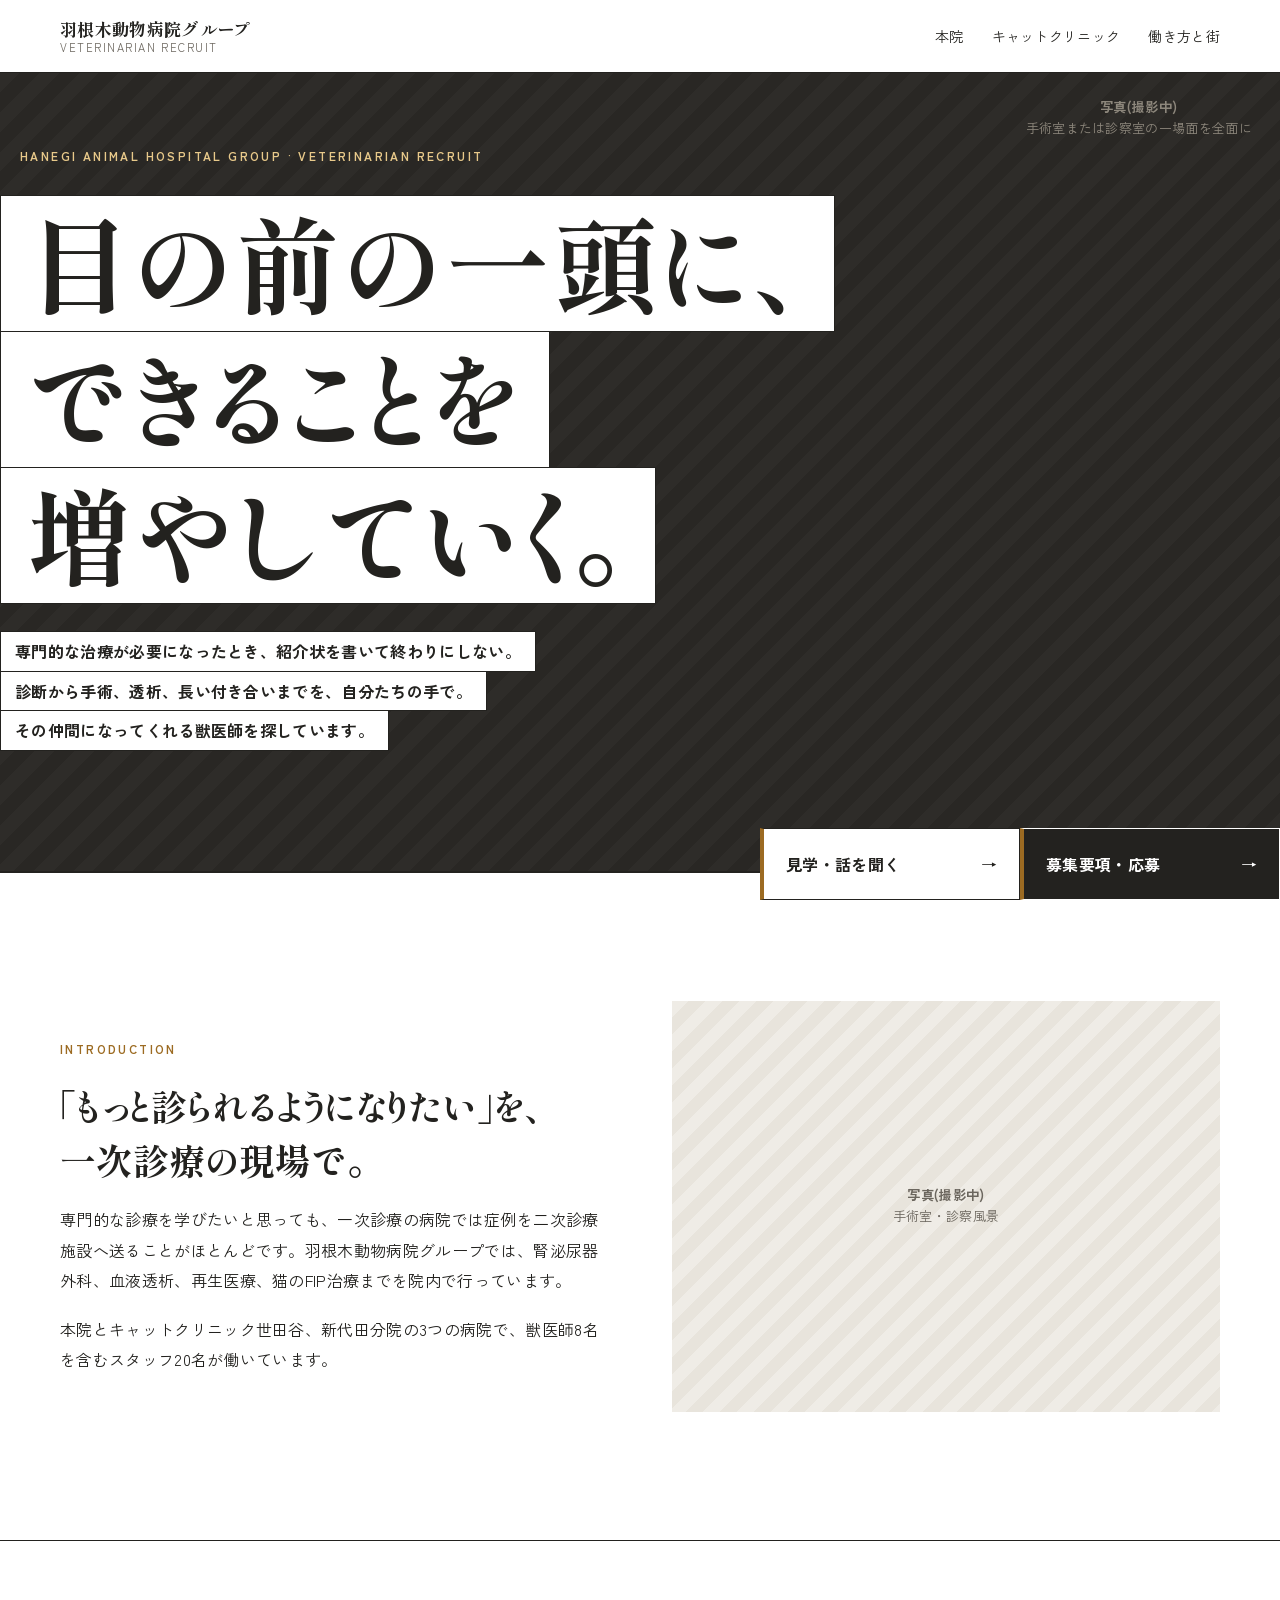
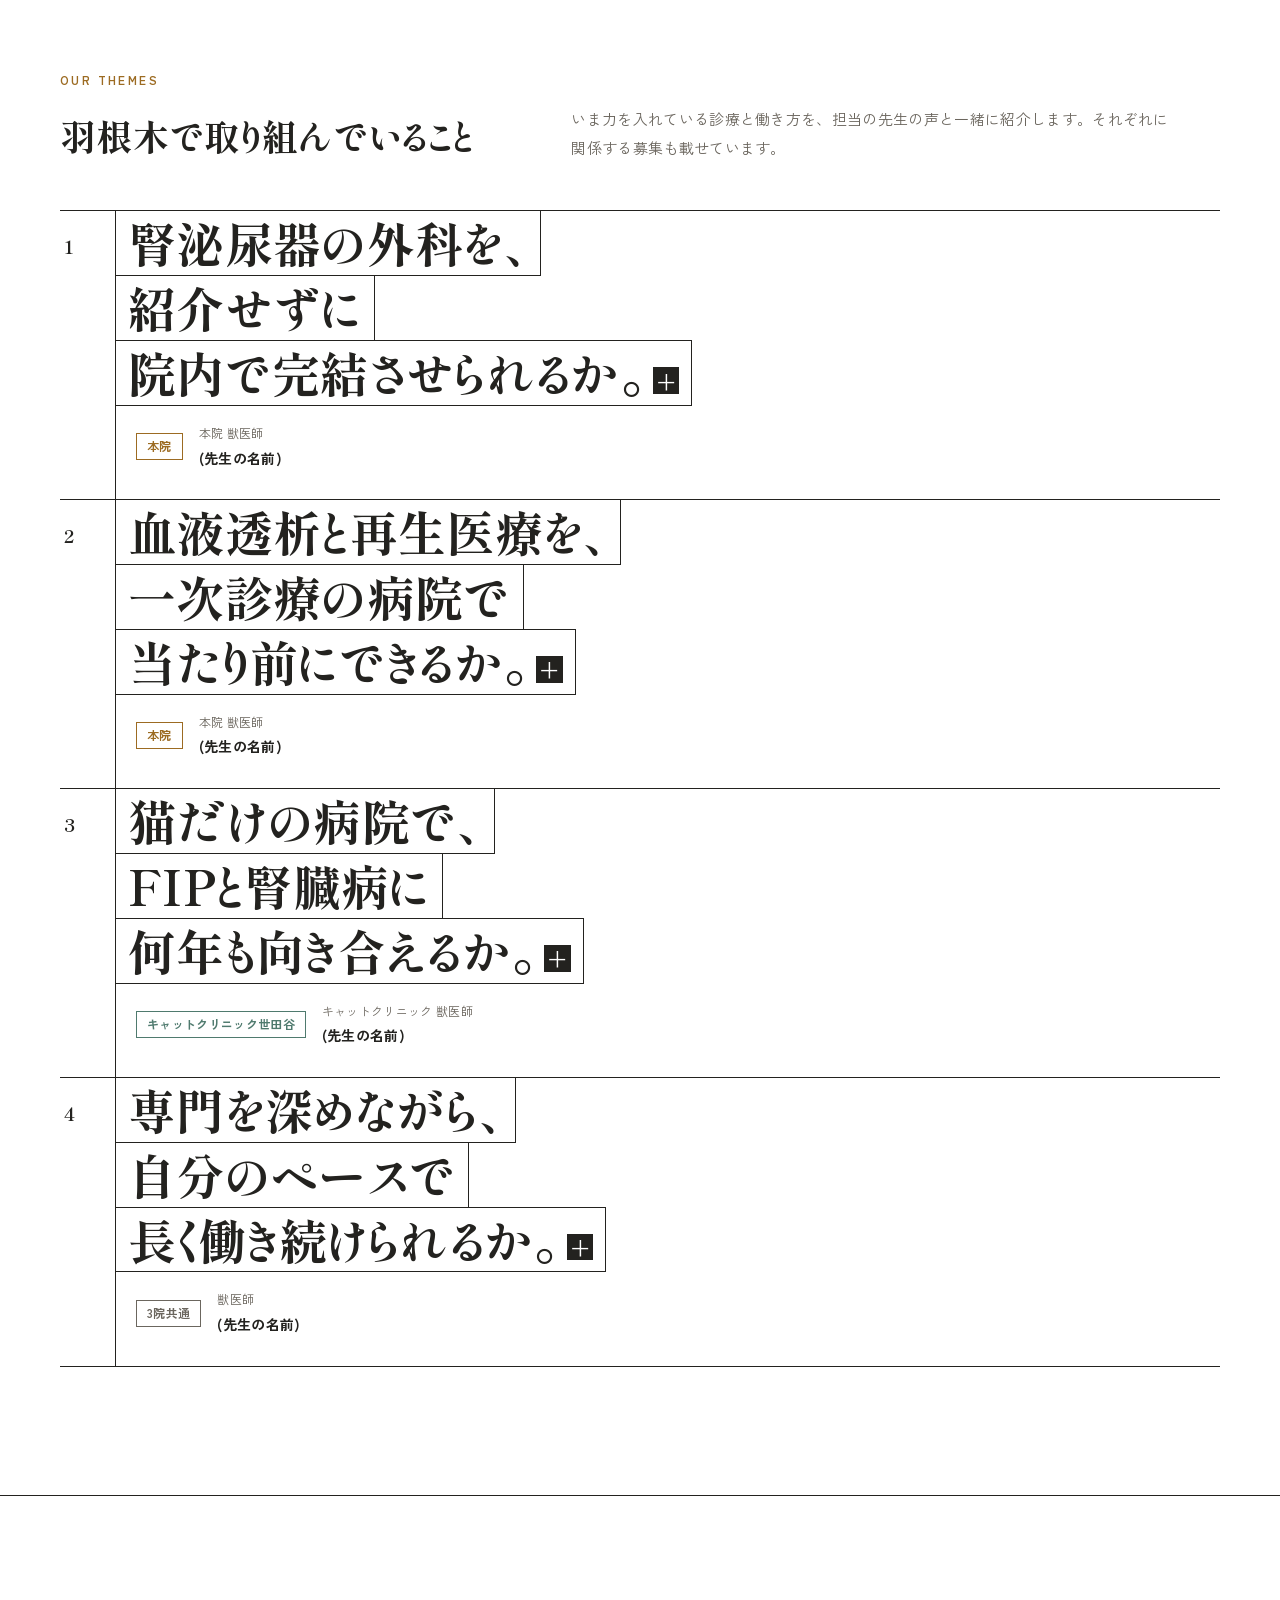
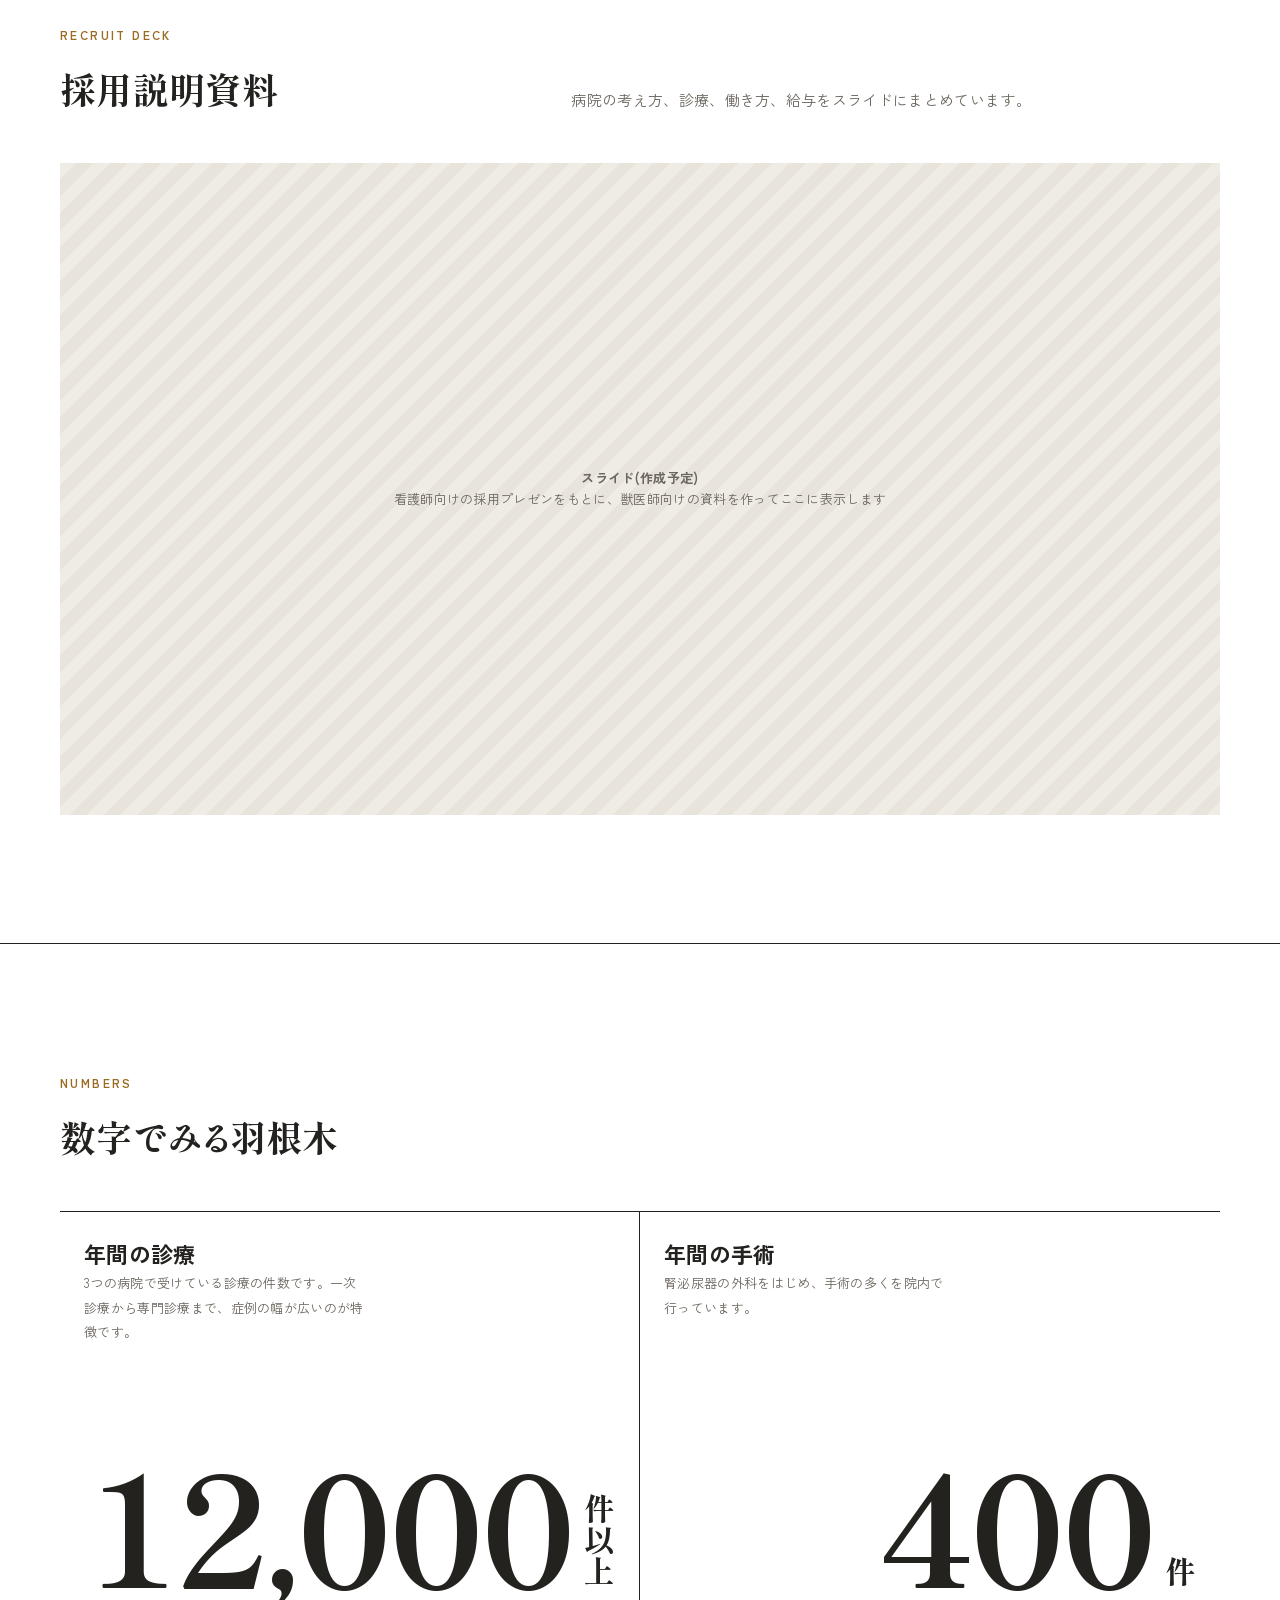
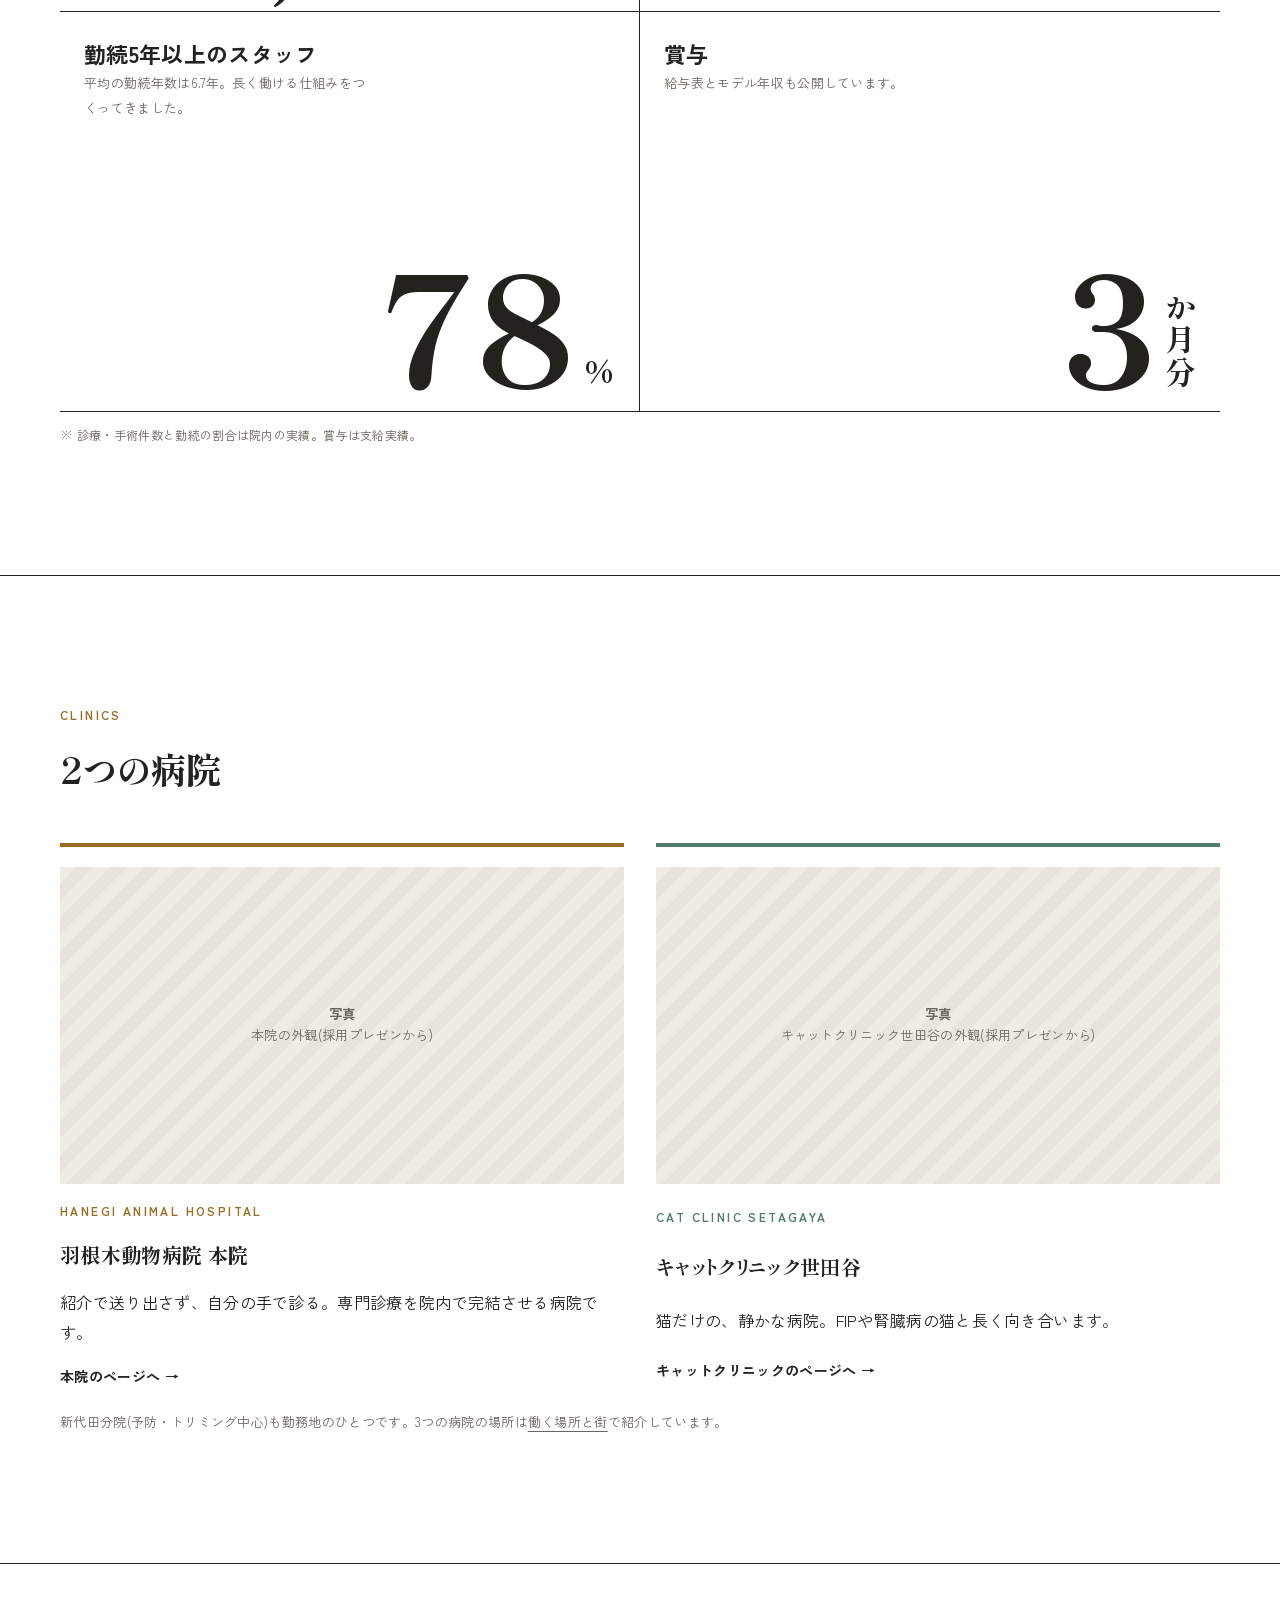
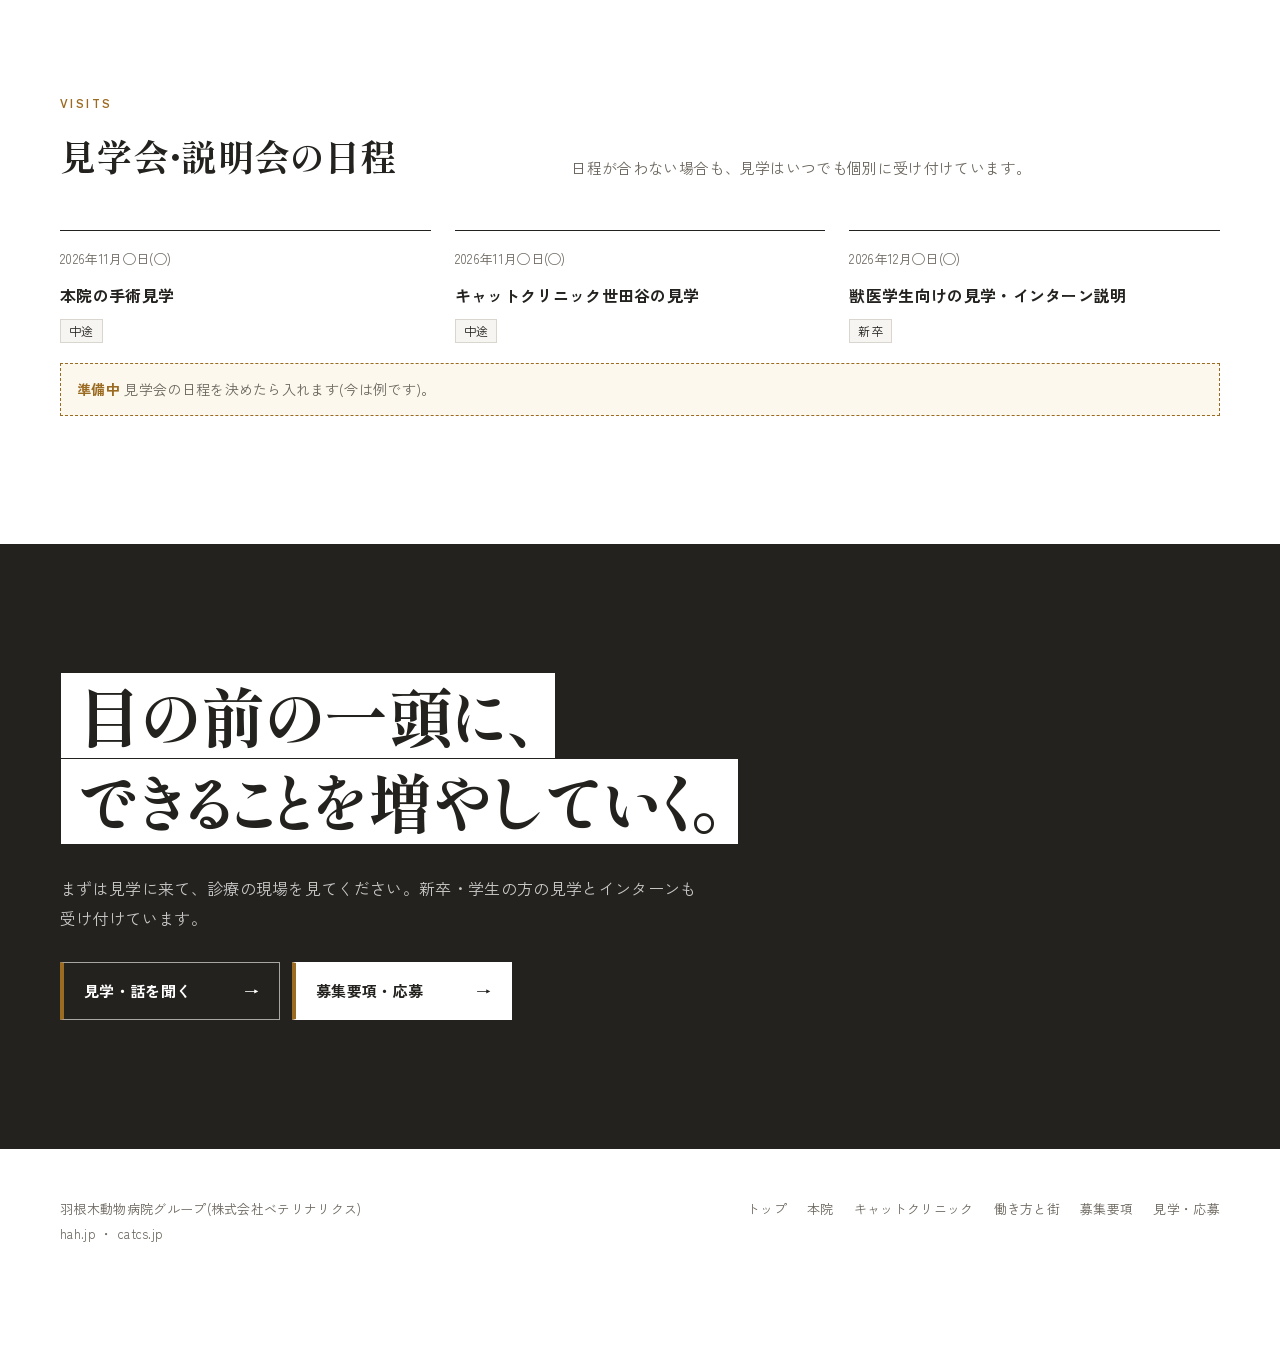
==== commit 64bbb914: "SmartHRの採用サイトの見た目を参考に全体のデザインを変える - 白地に墨の1px罫線で区切り、ベージュの箱・角丸・影をやめる - トップのスローガンと「取り組んでいること」を1行ずつ帯に入れた大" ====
--- a/index.html
+++ b/index.html
@@ -30,13 +30,12 @@
 
 <main>
   <section class="manifesto">
-    <div class="wrap">
-      <p class="eyebrow">Hanegi Animal Hospital Group · Veterinarian Recruit</p>
-      <h1>目の前の一頭に、<br>できることを<br>増やしていく。</h1>
-      <p class="lead">専門的な治療が必要になったとき、紹介状を書いて終わりにしない。世田谷・下北沢エリアの3つの病院で、診断から手術、透析、長い付き合いまでを自分たちの手で診ています。その仲間になってくれる獣医師を探しています。</p>
-      <div class="btn-row">
-        <a class="btn ghost" href="entry.html#form">見学・話を聞く</a>
-        <a class="btn" href="jobs.html">募集要項・応募</a>
+    <div class="stage">
+      <div class="ph"><div><b>写真(撮影中)</b>手術室または診察室の一場面を全面に</div></div>
+      <div class="copy">
+        <p class="eyebrow">Hanegi Animal Hospital Group · Veterinarian Recruit</p>
+        <h1 class="band"><span>目の前の一頭に、</span><span>できることを</span><span>増やしていく。</span></h1>
+        <p class="band small"><span>専門的な治療が必要になったとき、紹介状を書いて終わりにしない。</span><span>診断から手術、透析、長い付き合いまでを、自分たちの手で。</span><span>その仲間になってくれる獣医師を探しています。</span></p>
       </div>
     </div>
   </section>
@@ -60,44 +59,72 @@
         <h2>羽根木で取り組んでいること</h2>
         <p class="lead">いま力を入れている診療と働き方を、担当の先生の声と一緒に紹介します。それぞれに関係する募集も載せています。</p>
       </div>
-      <div class="themes">
-        <article class="theme">
-          <div class="ph"><div><b>写真(撮影中)</b>尿管の手術</div></div>
-          <span class="tag">本院</span>
-          <h3>腎泌尿器の外科を、紹介せずに院内で完結させる</h3>
-          <p class="who">本院 獣医師<b>(先生の名前)</b></p>
-          <p>尿管閉塞の初期対応からSUB・尿管切開、腎瘻チューブまでを院内で行っています。年にSUB・尿管切開32件、腎瘻チューブ24件。</p>
-          <p class="todo">担当の先生の声を、紹介文フォームの回答から入れます。</p>
-          <div class="related"><span>関係する募集</span><a href="jobs.html#hanegi">獣医師(本院・中途)→</a><a href="jobs.html#pay">腎泌尿器・透析の専門経験者 →</a></div>
-        </article>
-        <article class="theme">
-          <div class="ph"><div><b>写真(撮影中)</b>透析・細胞培養室</div></div>
-          <span class="tag">本院</span>
-          <h3>血液透析と再生医療を、一次診療の病院で</h3>
-          <p class="who">本院 獣医師<b>(先生の名前)</b></p>
-          <p>院内に細胞培養室を持ち、再生医療を年100件以上。血液透析にも取り組んでいます。</p>
-          <p class="todo">担当の先生の声を入れます。</p>
-          <div class="related"><span>関係する募集</span><a href="jobs.html#hanegi">獣医師(本院・中途)→</a></div>
-        </article>
-        <article class="theme">
-          <div class="ph"><div><b>写真(撮影中)</b>猫の診察</div></div>
-          <span class="tag cat">キャットクリニック世田谷</span>
-          <h3>猫だけの病院で、FIPと腎臓病に長く向き合う</h3>
-          <p class="who">キャットクリニック 獣医師<b>(先生の名前)</b></p>
-          <p>犬の気配のない、猫だけの病院です。FIPの治療は累計200頭。手術や透析が必要な猫は本院と連携します。</p>
-          <p class="todo">担当の先生の声を入れます。</p>
-          <div class="related"><span>関係する募集</span><a href="jobs.html#cat">獣医師(キャットクリニック・中途)→</a></div>
-        </article>
-        <article class="theme">
-          <div class="ph"><div><b>写真(撮影中)</b>スタッフ</div></div>
-          <span class="tag all">3院共通</span>
-          <h3>長く、自分のペースで働き続けられるように</h3>
-          <p class="who">獣医師<b>(先生の名前)</b></p>
-          <p>週4日の正社員勤務、副業OK、曜日固定の休み。給与表とモデル年収も公開しています。スタッフの78%が5年以上勤めています。</p>
-          <p class="todo">週4日で働く先生の声を入れます。</p>
-          <div class="related"><span>関係するページ</span><a href="work.html">働き方と街 →</a><a href="jobs.html#pay">給与の目安 →</a></div>
-        </article>
-      </div>
+      <ol class="themes">
+        <li class="theme">
+          <details>
+            <summary>
+              <h3 class="band"><span>腎泌尿器の外科を、</span><span>紹介せずに</span><span>院内で完結させられるか。<i class="plus" aria-hidden="true">+</i></span></h3>
+              <div class="meta"><span class="tag">本院</span><p class="who">本院 獣医師<b>(先生の名前)</b></p></div>
+            </summary>
+            <div class="body">
+              <div class="ph"><div><b>写真(撮影中)</b>尿管の手術</div></div>
+              <div class="prose">
+              <p>尿管閉塞の初期対応からSUB・尿管切開、腎瘻チューブまでを院内で行っています。年にSUB・尿管切開32件、腎瘻チューブ24件。</p>
+              <p class="todo">担当の先生の声を、紹介文フォームの回答から入れます。</p>
+              <div class="related"><span>関係する募集</span><a href="jobs.html#hanegi">獣医師(本院・中途)→</a><a href="jobs.html#pay">腎泌尿器・透析の専門経験者 →</a></div>
+              </div>
+            </div>
+          </details>
+        </li>
+        <li class="theme">
+          <details>
+            <summary>
+              <h3 class="band"><span>血液透析と再生医療を、</span><span>一次診療の病院で</span><span>当たり前にできるか。<i class="plus" aria-hidden="true">+</i></span></h3>
+              <div class="meta"><span class="tag">本院</span><p class="who">本院 獣医師<b>(先生の名前)</b></p></div>
+            </summary>
+            <div class="body">
+              <div class="ph"><div><b>写真(撮影中)</b>透析・細胞培養室</div></div>
+              <div class="prose">
+              <p>院内に細胞培養室を持ち、再生医療を年100件以上。血液透析にも取り組んでいます。</p>
+              <p class="todo">担当の先生の声を入れます。</p>
+              <div class="related"><span>関係する募集</span><a href="jobs.html#hanegi">獣医師(本院・中途)→</a></div>
+              </div>
+            </div>
+          </details>
+        </li>
+        <li class="theme">
+          <details>
+            <summary>
+              <h3 class="band"><span>猫だけの病院で、</span><span>FIPと腎臓病に</span><span>何年も向き合えるか。<i class="plus" aria-hidden="true">+</i></span></h3>
+              <div class="meta"><span class="tag cat">キャットクリニック世田谷</span><p class="who">キャットクリニック 獣医師<b>(先生の名前)</b></p></div>
+            </summary>
+            <div class="body">
+              <div class="ph"><div><b>写真(撮影中)</b>猫の診察</div></div>
+              <div class="prose">
+              <p>犬の気配のない、猫だけの病院です。FIPの治療は累計200頭。手術や透析が必要な猫は本院と連携します。</p>
+              <p class="todo">担当の先生の声を入れます。</p>
+              <div class="related"><span>関係する募集</span><a href="jobs.html#cat">獣医師(キャットクリニック・中途)→</a></div>
+              </div>
+            </div>
+          </details>
+        </li>
+        <li class="theme">
+          <details>
+            <summary>
+              <h3 class="band"><span>専門を深めながら、</span><span>自分のペースで</span><span>長く働き続けられるか。<i class="plus" aria-hidden="true">+</i></span></h3>
+              <div class="meta"><span class="tag all">3院共通</span><p class="who">獣医師<b>(先生の名前)</b></p></div>
+            </summary>
+            <div class="body">
+              <div class="ph"><div><b>写真(撮影中)</b>スタッフ</div></div>
+              <div class="prose">
+              <p>週4日の正社員勤務、副業OK、曜日固定の休み。給与表とモデル年収も公開しています。スタッフの78%が5年以上勤めています。</p>
+              <p class="todo">週4日で働く先生の声を入れます。</p>
+              <div class="related"><span>関係するページ</span><a href="work.html">働き方と街 →</a><a href="jobs.html#pay">給与の目安 →</a></div>
+              </div>
+            </div>
+          </details>
+        </li>
+      </ol>
     </div>
   </section>
 
@@ -118,13 +145,13 @@
         <p class="eyebrow">Numbers</p>
         <h2>数字でみる羽根木</h2>
       </div>
-      <div class="stats">
-        <div class="stat"><b>12,000<small>件+</small></b><span>年間の診療</span></div>
-        <div class="stat"><b>400<small>件</small></b><span>年間の手術</span></div>
-        <div class="stat"><b>78<small>%</small></b><span>勤続5年以上のスタッフ</span></div>
-        <div class="stat"><b>3<small>か月分</small></b><span>賞与(実績)</span></div>
-      </div>
-      <p class="source">※ 診療・手術件数と勤続の割合は院内の実績。賞与は直近の支給実績。</p>
+      <div class="numbers">
+        <div class="number"><div><h3>年間の診療</h3><p class="why">3つの病院で受けている診療の件数です。一次診療から専門診療まで、症例の幅が広いのが特徴です。</p></div><p class="figure"><b>12,000</b><small>件以上</small></p></div>
+        <div class="number"><div><h3>年間の手術</h3><p class="why">腎泌尿器の外科をはじめ、手術の多くを院内で行っています。</p></div><p class="figure"><b>400</b><small>件</small></p></div>
+        <div class="number"><div><h3>勤続5年以上のスタッフ</h3><p class="why">平均の勤続年数は6.7年。長く働ける仕組みをつくってきました。</p></div><p class="figure"><b>78</b><small>%</small></p></div>
+        <div class="number"><div><h3>賞与</h3><p class="why">給与表とモデル年収も公開しています。</p></div><p class="figure"><b>3</b><small>か月分</small></p></div>
+      </div>
+      <p class="source">※ 診療・手術件数と勤続の割合は院内の実績。賞与は支給実績。</p>
     </div>
   </section>
 
@@ -162,17 +189,17 @@
         <p class="lead">日程が合わない場合も、見学はいつでも個別に受け付けています。</p>
       </div>
       <ul class="events">
-        <li><time>11月◯日(◯)</time><span class="pill">中途</span><span>本院の手術見学</span></li>
-        <li><time>11月◯日(◯)</time><span class="pill">中途</span><span>キャットクリニック世田谷の見学</span></li>
-        <li><time>12月◯日(◯)</time><span class="pill">学生</span><span>獣医学生向けの見学・インターン説明</span></li>
+        <li><time>2026年11月◯日(◯)</time><span class="where">本院の手術見学</span><span class="tags"><span class="pill">中途</span></span></li>
+        <li><time>2026年11月◯日(◯)</time><span class="where">キャットクリニック世田谷の見学</span><span class="tags"><span class="pill">中途</span></span></li>
+        <li><time>2026年12月◯日(◯)</time><span class="where">獣医学生向けの見学・インターン説明</span><span class="tags"><span class="pill">新卒</span></span></li>
       </ul>
       <p class="todo" style="margin-top:20px">見学会の日程を決めたら入れます(今は例です)。</p>
     </div>
   </section>
 
-  <section class="cta manifesto">
-    <div class="wrap">
-      <h2 style="font-size:clamp(28px,5vw,56px);line-height:1.4">目の前の一頭に、<br>できることを増やしていく。</h2>
+  <section class="cta">
+    <div class="wrap">
+      <h2 class="band" style="font-size:clamp(30px,5.6vw,64px);line-height:1.25"><span>目の前の一頭に、</span><span>できることを増やしていく。</span></h2>
       <p class="lead">まずは見学に来て、診療の現場を見てください。新卒・学生の方の見学とインターンも受け付けています。</p>
       <div class="btn-row">
         <a class="btn ghost" href="entry.html#form">見学・話を聞く</a>
--- a/assets/style.css
+++ b/assets/style.css
@@ -1,36 +1,30 @@
 /* 羽根木動物病院グループ 獣医師採用サイト
-   グループ共通の土台(ベージュ・墨・金)に、院ごとのアクセントを足す。
+   白地と墨の1px罫線で区切る、装飾の少ない見た目。院ごとのアクセント色を細い帯で添える。
    本院 = 墨と金 / キャットクリニック世田谷 = 緑灰(body.theme-cat) */
 
 :root {
-  --bg: #FBF7F0;
-  --surface: #F6F1E8;
-  --line: #E4DCCD;
-  --fg: #2A2620;
-  --muted: #6F665A;
+  --bg: #FFFFFF;
+  --surface: #F7F5F1;
+  --line: #23221F;
+  --line-soft: #DAD6CF;
+  --fg: #23221F;
+  --muted: #6B665E;
   --accent: #9C6B22;
   --accent-soft: #E8C98A;
-  --ink: #2A2620;
-  --on-ink: #F6F1E8;
-  --placeholder: repeating-linear-gradient(135deg, #EDE5D7 0 12px, #E6DDCC 12px 24px);
-  --radius: 2px;
+  --ink: #23221F;
+  --on-ink: #FFFFFF;
+  --placeholder: repeating-linear-gradient(135deg, #EFECE6 0 12px, #E8E4DC 12px 24px);
   --serif: "Shippori Mincho", "游明朝体", "Yu Mincho", "Hiragino Mincho ProN", serif;
   --sans: "Zen Kaku Gothic New", "游ゴシック体", "Yu Gothic", "Hiragino Sans", sans-serif;
-  --wrap: 1080px;
+  --wrap: 1200px;
+  --ease: cubic-bezier(.2, .7, .2, 1);
 }
 
 body.theme-cat {
-  --bg: #F4F6F4;
-  --surface: #FFFFFF;
-  --line: #D5DED9;
-  --fg: #24332F;
-  --muted: #5E6F69;
   --accent: #4F7A6E;
-  --accent-soft: #DCE4E0;
-  --ink: #2F4A43;
-  --on-ink: #F4F6F4;
-  --placeholder: repeating-linear-gradient(135deg, #E3EAE6 0 12px, #DAE3DE 12px 24px);
-  --radius: 14px;
+  --accent-soft: #BFD3CC;
+  --surface: #F3F6F4;
+  --placeholder: repeating-linear-gradient(135deg, #E6ECE9 0 12px, #DDE5E1 12px 24px);
 }
 
 * { box-sizing: border-box; }
@@ -42,21 +36,22 @@
   font-family: var(--sans);
   font-size: 16px;
   line-height: 1.9;
+  letter-spacing: .02em;
   font-feature-settings: "palt";
 }
 img { max-width: 100%; display: block; }
-a { color: inherit; }
+a { color: inherit; text-underline-offset: 4px; }
 p { margin: 0; }
 h1, h2, h3 { font-family: var(--serif); font-weight: 700; margin: 0; text-wrap: balance; word-break: auto-phrase; }
-h1 { font-size: clamp(30px, 5.4vw, 52px); line-height: 1.4; letter-spacing: .02em; }
-h2 { font-size: clamp(24px, 3.4vw, 34px); line-height: 1.5; }
-h3 { font-size: 19px; line-height: 1.6; }
+h1 { font-size: clamp(32px, 5.6vw, 64px); line-height: 1.35; }
+h2 { font-size: clamp(26px, 3.2vw, 36px); line-height: 1.5; }
+h3 { font-size: 20px; line-height: 1.6; }
 
 .wrap {
   max-width: var(--wrap);
   margin: 0 auto;
-  padding-left: max(16px, env(safe-area-inset-left, 0px));
-  padding-right: max(16px, env(safe-area-inset-right, 0px));
+  padding-left: max(20px, env(safe-area-inset-left, 0px));
+  padding-right: max(20px, env(safe-area-inset-right, 0px));
 }
 
 .eyebrow {
@@ -73,51 +68,63 @@
 /* ヘッダー */
 .site-header {
   position: sticky; top: 0; z-index: 10;
-  background: color-mix(in srgb, var(--bg) 92%, transparent);
-  backdrop-filter: blur(8px);
+  background: var(--bg);
   border-bottom: 1px solid var(--line);
 }
-.site-header .wrap { display: flex; align-items: center; gap: 24px; min-height: 64px; }
+.site-header .wrap { display: flex; align-items: center; gap: 24px; min-height: 72px; }
 .brand { text-decoration: none; display: grid; line-height: 1.3; }
-.brand b { font-family: var(--serif); font-size: 16px; }
+.brand b { font-family: var(--serif); font-size: 17px; }
 .brand span { font-size: 11px; letter-spacing: .14em; color: var(--muted); }
-.nav { margin-left: auto; display: flex; gap: 20px; font-size: 14px; }
-.nav a { text-decoration: none; color: var(--muted); }
-.nav a:hover, .nav a[aria-current="page"] { color: var(--fg); }
-.nav .btn { color: var(--on-ink); }
+.nav { margin-left: auto; display: flex; align-items: center; gap: 28px; font-size: 14px; }
+.nav a { text-decoration: none; }
+.nav a:hover, .nav a[aria-current="page"] { text-decoration: underline; }
+/* PCでは見学・応募の入口は右下に固定して出すので、メニューの中には出さない */
+.nav .btn { display: none; }
 .nav-toggle { display: none; }
 @media (max-width: 860px) {
   .nav-toggle {
     display: block; margin-left: auto; background: none; border: 1px solid var(--line);
-    border-radius: var(--radius); padding: 6px 12px; font: inherit; font-size: 13px; color: var(--fg);
+    padding: 6px 14px; font: inherit; font-size: 13px; color: var(--fg); cursor: pointer;
   }
   .nav {
-    display: none; position: absolute; left: 0; right: 0; top: 64px;
-    flex-direction: column; gap: 0; background: var(--bg); border-bottom: 1px solid var(--line);
-    padding: 8px 16px 16px;
+    display: none; position: absolute; left: 0; right: 0; top: 72px;
+    flex-direction: column; align-items: stretch; gap: 0; background: var(--bg); border-bottom: 1px solid var(--line);
+    padding: 16px 20px 20px;
   }
-  .nav a { padding: 12px 0; border-bottom: 1px solid var(--line); }
-  .nav .btn { margin-top: 12px; text-align: center; border-bottom: 0; }
+  .nav a { padding: 14px 0; border-bottom: 1px solid var(--line-soft); font-size: 16px; }
+  /* スマホのメニューは、いちばん上に2つの入口 */
+  .nav .btn { display: flex; order: -1; margin-bottom: 8px; border-bottom: 1px solid var(--ink); }
   .site-header.open .nav { display: flex; }
 }
 
-/* ボタン */
+/* ボタン: 四角、墨塗り、右矢印、左端に院の色の細い帯 */
 .btn {
-  display: inline-block; text-decoration: none; font-weight: 700; font-size: 15px;
-  padding: 12px 24px; border-radius: var(--radius);
+  display: inline-flex; align-items: center; justify-content: space-between; gap: 24px;
+  text-decoration: none; font-weight: 700; font-size: 15px;
+  padding: 14px 20px; min-width: 220px;
   background: var(--ink); color: var(--on-ink); border: 1px solid var(--ink);
-}
-.btn.accent { background: var(--accent); border-color: var(--accent); color: #fff; }
-.btn.ghost { background: transparent; color: var(--fg); border-color: var(--line); }
-.nav .btn { padding: 8px 18px; font-size: 14px; }
+  border-left: 4px solid var(--accent);
+  transition: background-color .3s var(--ease), color .3s var(--ease);
+}
+.btn::after { content: "→"; font-weight: 400; transition: transform .3s var(--ease); }
+.btn:hover { text-decoration: underline; }
+.btn:hover::after { transform: translateX(4px); }
+.btn.ghost { background: var(--bg); color: var(--fg); }
+.btn.accent { background: var(--ink); }
 .btn-row { display: flex; flex-wrap: wrap; gap: 12px; }
 
 /* セクション */
-section { padding-block: clamp(64px, 9vw, 112px); }
+section { padding-block: clamp(72px, 10vw, 128px); }
 section + section { border-top: 1px solid var(--line); }
-.section-head { display: grid; gap: 14px; margin-bottom: 40px; }
-
-/* ヒーロー */
+.section-head { display: grid; gap: 14px; margin-bottom: 48px; }
+/* 見出しを左、説明を右に置く */
+@media (min-width: 861px) {
+  .section-head:has(.lead) { grid-template-columns: minmax(0, 5fr) minmax(0, 7fr); align-items: end; column-gap: 48px; }
+  .section-head:has(.lead) .eyebrow { grid-column: 1 / -1; }
+  .section-head:has(.lead) .lead { font-size: 15px; }
+}
+
+/* ヒーロー(下層ページ) */
 .hero { padding-block: clamp(56px, 9vw, 120px); }
 .hero.dark { background: var(--ink); color: var(--on-ink); }
 .hero.dark .eyebrow { color: var(--accent-soft); }
@@ -126,168 +133,214 @@
 .hero-copy { display: grid; gap: 22px; }
 @media (max-width: 860px) { .hero .wrap { grid-template-columns: 1fr; } }
 
+/* 帯の見出し: 1行ずつ白い帯に入れて、写真や墨の面に重ねる */
+.band { display: grid; justify-items: start; }
+.band > span {
+  display: inline-block; background: var(--bg); color: var(--fg);
+  border: 1px solid var(--line); margin-top: -1px;
+  padding: .02em .25em .06em;
+}
+.band.small > span { font-family: var(--sans); font-weight: 700; font-size: clamp(13px, 1.4vw, 16px); padding: 4px 14px; }
+
 /* 写真の仮置き */
 .ph {
   background: var(--placeholder);
-  border-radius: var(--radius);
   aspect-ratio: 4 / 3;
   display: grid; place-items: center; text-align: center;
   color: var(--muted); font-size: 13px; line-height: 1.6; padding: 16px;
 }
-.hero.dark .ph { background: repeating-linear-gradient(135deg, #3A342C 0 12px, #332E27 12px 24px); color: #A99B83; }
+.hero.dark .ph { background: repeating-linear-gradient(135deg, #34322E 0 12px, #2D2B28 12px 24px); color: #A8A296; }
 .ph.wide { aspect-ratio: 16 / 9; }
 .ph.tall { aspect-ratio: 3 / 4; }
 .ph > div { min-width: 0; max-width: 100%; }
 .ph b { display: block; font-weight: 700; }
 
-/* 数字 */
-.stats { display: grid; grid-template-columns: repeat(auto-fit, minmax(160px, 1fr)); gap: 1px; background: var(--line); border: 1px solid var(--line); }
-.stat { background: var(--surface); padding: 22px 20px; display: grid; gap: 2px; min-width: 0; }
-.stat b { font-family: var(--serif); font-size: clamp(28px, 4vw, 40px); color: var(--accent); line-height: 1.2; }
+/* 数字(下層ページの小さな表示) */
+.stats { display: grid; grid-template-columns: repeat(auto-fit, minmax(160px, 1fr)); border-top: 1px solid var(--line); border-left: 1px solid var(--line); }
+.stat { padding: 22px 20px; display: grid; gap: 2px; min-width: 0; border-right: 1px solid var(--line); border-bottom: 1px solid var(--line); background: var(--bg); }
+.stat b { font-family: var(--serif); font-size: clamp(28px, 4vw, 40px); line-height: 1.2; }
 .stat b small { font-size: .5em; margin-left: 2px; }
 .stat span { font-size: 13px; color: var(--muted); }
-.hero.dark .stats { background: #4A433A; border-color: #4A433A; }
-.hero.dark .stat { background: #332E27; }
+.hero.dark .stats, .hero.dark .stat { border-color: #55524C; background: transparent; }
 .hero.dark .stat b { color: var(--accent-soft); }
-.hero.dark .stat span { color: #A99B83; }
-
-/* カード */
-.grid-2 { display: grid; grid-template-columns: repeat(2, minmax(0, 1fr)); gap: 24px; }
-.grid-3 { display: grid; grid-template-columns: repeat(3, minmax(0, 1fr)); gap: 24px; }
+.hero.dark .stat span { color: #A8A296; }
+
+/* カード: 箱ではなく上の罫線で区切る */
+.grid-2 { display: grid; grid-template-columns: repeat(2, minmax(0, 1fr)); gap: 40px 32px; }
+.grid-3 { display: grid; grid-template-columns: repeat(3, minmax(0, 1fr)); gap: 40px 32px; }
 @media (max-width: 860px) { .grid-3 { grid-template-columns: 1fr; } }
 @media (max-width: 720px) { .grid-2 { grid-template-columns: 1fr; } }
-.card { background: var(--surface); border: 1px solid var(--line); border-radius: var(--radius); padding: 28px; display: grid; gap: 14px; align-content: start; min-width: 0; }
+.card { border-top: 1px solid var(--line); padding-top: 20px; display: grid; gap: 14px; align-content: start; min-width: 0; }
 .card ul { margin: 0; padding-left: 1.2em; }
 
 /* 院の入口 */
-.clinic-door { text-decoration: none; display: grid; grid-template-columns: minmax(0, 1fr); gap: 18px; min-width: 0; background: var(--surface); border: 1px solid var(--line); padding: 20px; border-top: 4px solid #9C6B22; }
-.clinic-door.cat { border-top-color: #4F7A6E; border-radius: 0 0 14px 14px; }
+.clinic-door { text-decoration: none; display: grid; grid-template-columns: minmax(0, 1fr); gap: 16px; min-width: 0; border-top: 4px solid #9C6B22; padding-top: 20px; }
+.clinic-door.cat { border-top-color: #4F7A6E; }
 .clinic-door .eyebrow.cat { color: #4F7A6E; }
 .clinic-door .more { font-weight: 700; font-size: 14px; }
-.clinic-door:hover h3 { text-decoration: underline; text-underline-offset: 4px; }
+.clinic-door:hover h3 { text-decoration: underline; }
 
 /* 2カラムの本文 */
-.split { display: grid; grid-template-columns: minmax(0, 1fr) minmax(0, 1fr); gap: 48px; align-items: center; }
+.split { display: grid; grid-template-columns: minmax(0, 1fr) minmax(0, 1fr); gap: 64px; align-items: center; }
 .split.rev > :first-child { order: 2; }
 @media (max-width: 860px) { .split { grid-template-columns: 1fr; gap: 28px; } .split.rev > :first-child { order: 0; } }
 .prose { display: grid; gap: 18px; }
 
 /* 1日の流れ */
-.timeline { list-style: none; margin: 0; padding: 0; display: grid; gap: 0; border-left: 2px solid var(--line); }
-.timeline li { position: relative; padding: 0 0 22px 24px; display: grid; grid-template-columns: 4.5em 1fr; gap: 8px; }
-.timeline li::before { content: ""; position: absolute; left: -7px; top: 9px; width: 12px; height: 12px; border-radius: 50%; background: var(--accent); }
-.timeline time { font-weight: 700; color: var(--accent); }
+.timeline { list-style: none; margin: 0; padding: 0; border-top: 1px solid var(--line); }
+.timeline li { padding: 14px 0; display: grid; grid-template-columns: 5em 1fr; gap: 8px; border-bottom: 1px solid var(--line-soft); }
+.timeline time { font-family: var(--serif); font-weight: 700; color: var(--accent); }
 
 /* 表 */
 .table-wrap { overflow-x: auto; }
-table { width: 100%; border-collapse: collapse; font-size: 15px; }
-th, td { text-align: left; vertical-align: top; padding: 14px 16px; border-bottom: 1px solid var(--line); }
-thead th { font-size: 13px; color: var(--muted); font-weight: 700; border-bottom-color: var(--fg); }
-tbody th { width: 9em; font-weight: 700; white-space: nowrap; }
-.spec th { background: var(--surface); }
+table { width: 100%; border-collapse: collapse; font-size: 15px; border-top: 1px solid var(--line); }
+th, td { text-align: left; vertical-align: top; padding: 16px; border-bottom: 1px solid var(--line-soft); }
+thead th { font-size: 13px; color: var(--muted); font-weight: 700; border-bottom-color: var(--line); }
+tbody tr:last-child th, tbody tr:last-child td { border-bottom-color: var(--line); }
+tbody th { width: 10em; font-weight: 700; white-space: nowrap; }
 @media (max-width: 640px) {
   .spec tr, .spec th, .spec td { display: block; width: auto; }
-  .spec th { border-bottom: 0; padding-bottom: 4px; white-space: normal; }
-  .spec td { padding-top: 0; }
+  .spec th { border-bottom: 0; padding: 14px 0 2px; white-space: normal; }
+  .spec td { padding: 0 0 14px; }
   .spec thead { display: none; }
 }
-.pay td:nth-child(n+2) { font-family: var(--serif); font-size: 17px; white-space: nowrap; }
-.highlight { background: color-mix(in srgb, var(--accent-soft) 35%, transparent); }
+.pay td:nth-child(n+2) { font-family: var(--serif); font-size: 18px; white-space: nowrap; }
+.highlight th, .highlight td { background: color-mix(in srgb, var(--accent-soft) 25%, transparent); }
 
 /* 地図 */
-.map-figure { margin: 0; background: var(--surface); border: 1px solid var(--line); padding: 16px; display: grid; gap: 12px; }
+.map-figure { margin: 0; border: 1px solid var(--line); padding: 16px; display: grid; gap: 12px; }
 .map-figure svg { width: 100%; height: auto; }
 .map-figure figcaption { font-size: 13px; color: var(--muted); }
 
 /* 先生の声 */
-.voice { display: grid; grid-template-columns: 96px 1fr; gap: 20px; align-items: start; }
-.voice .ph { aspect-ratio: 1; border-radius: 50%; font-size: 11px; padding: 8px; }
+.voice { display: grid; grid-template-columns: 96px 1fr; gap: 20px; align-items: start; border-top: 1px solid var(--line); padding-top: 20px; }
+.voice .ph { aspect-ratio: 1; font-size: 11px; padding: 8px; }
 .voice blockquote { margin: 0; display: grid; gap: 8px; }
 .voice cite { font-style: normal; font-size: 13px; color: var(--muted); }
 
 /* 仮置きの注記 */
 .todo {
-  border: 1px dashed var(--accent); border-radius: var(--radius); padding: 14px 18px;
-  font-size: 14px; color: var(--muted); background: color-mix(in srgb, var(--accent-soft) 18%, transparent);
+  border: 1px dashed var(--accent); padding: 12px 16px;
+  font-size: 14px; color: var(--muted); background: color-mix(in srgb, var(--accent-soft) 14%, transparent);
 }
 .todo::before { content: "準備中 "; font-weight: 700; color: var(--accent); }
 
-/* 応募の導線 */
+/* 応募の導線(下層ページの最後) */
 .cta { background: var(--ink); color: var(--on-ink); }
-.cta .wrap { display: grid; gap: 24px; justify-items: start; }
+.cta .wrap { display: grid; gap: 28px; justify-items: start; }
 .cta .lead { color: color-mix(in srgb, var(--on-ink) 75%, transparent); }
-.cta .btn { background: var(--on-ink); color: var(--ink); border-color: var(--on-ink); }
-.cta .btn.ghost { background: transparent; color: var(--on-ink); border-color: color-mix(in srgb, var(--on-ink) 40%, transparent); }
+.cta .btn { background: var(--on-ink); color: var(--ink); border-color: var(--on-ink); border-left-color: var(--accent); }
+.cta .btn.ghost { background: transparent; color: var(--on-ink); border-color: color-mix(in srgb, var(--on-ink) 60%, transparent); border-left-color: var(--accent); }
 
 /* タブ(院の切り替え) */
-.tabs { display: flex; gap: 8px; flex-wrap: wrap; margin-bottom: 24px; }
+.tabs { display: flex; flex-wrap: wrap; margin-bottom: 32px; border-bottom: 1px solid var(--line); }
 .tabs button {
-  font: inherit; font-size: 14px; font-weight: 700; cursor: pointer;
-  padding: 10px 18px; border-radius: var(--radius); border: 1px solid var(--line);
-  background: var(--surface); color: var(--muted);
-}
-.tabs button[aria-selected="true"] { background: var(--ink); color: var(--on-ink); border-color: var(--ink); }
+  font: inherit; font-size: 15px; font-weight: 700; cursor: pointer;
+  padding: 12px 20px; border: 0; border-bottom: 3px solid transparent; margin-bottom: -1px;
+  background: none; color: var(--muted);
+}
+.tabs button[aria-selected="true"] { color: var(--fg); border-bottom-color: var(--accent); }
 [role="tabpanel"][hidden] { display: none; }
 
 /* 見学・応募のステップ */
-.steps { list-style: none; margin: 0; padding: 0; display: grid; grid-template-columns: repeat(4, minmax(0, 1fr)); gap: 12px; counter-reset: step; }
-.steps li { counter-increment: step; background: var(--surface); border: 1px solid var(--line); padding: 20px; display: grid; gap: 6px; }
-.steps li::before { content: "STEP " counter(step); font-size: 12px; letter-spacing: .14em; font-weight: 700; color: var(--accent); }
+.steps { list-style: none; margin: 0; padding: 0; display: grid; grid-template-columns: repeat(4, minmax(0, 1fr)); border-top: 1px solid var(--line); border-left: 1px solid var(--line); counter-reset: step; }
+.steps li { counter-increment: step; border-right: 1px solid var(--line); border-bottom: 1px solid var(--line); padding: 24px 20px; display: grid; gap: 6px; align-content: start; }
+.steps li::before { content: counter(step); font-family: var(--serif); font-size: 32px; font-weight: 700; line-height: 1; color: var(--accent); }
 @media (max-width: 760px) { .steps { grid-template-columns: 1fr; } }
 
 /* フッター */
-.site-footer { border-top: 1px solid var(--line); padding-block: 40px; font-size: 13px; color: var(--muted); }
+.site-footer { border-top: 1px solid var(--line); padding-block: 48px; font-size: 13px; color: var(--muted); }
 .site-footer .wrap { display: flex; flex-wrap: wrap; gap: 16px 32px; justify-content: space-between; }
 .site-footer nav { display: flex; flex-wrap: wrap; gap: 8px 20px; }
 .site-footer a { text-decoration: none; }
-
-/* ヘッダーの2つの入口(見学・話を聞く / 募集要項・応募) */
-.nav .btn.ghost { color: var(--fg); border-color: var(--line); }
-
-/* スマホでは画面下に2つの入口を常に出す */
-.cta-bar { display: none; }
+.site-footer a:hover { text-decoration: underline; }
+
+/* 見学・応募の入口: PCは右下に固定、スマホは画面下に2分割で固定 */
+.cta-bar { position: fixed; right: 0; bottom: 0; z-index: 20; display: flex; }
+.cta-bar .btn { min-width: 0; width: 260px; padding: 20px 22px; font-size: 16px; }
+.site-footer { padding-bottom: 120px; }
 @media (max-width: 860px) {
-  .nav .btn { display: none; }
-  .cta-bar {
-    display: grid; grid-template-columns: 1fr 1fr; gap: 8px;
-    position: fixed; left: 0; right: 0; bottom: 0; z-index: 20;
-    padding: 10px max(16px, env(safe-area-inset-left, 0px)) calc(10px + env(safe-area-inset-bottom, 0px));
-    background: color-mix(in srgb, var(--bg) 94%, transparent); backdrop-filter: blur(8px);
-    border-top: 1px solid var(--line);
-  }
-  .cta-bar .btn { text-align: center; padding: 11px 8px; font-size: 14px; }
-  .cta-bar .btn.ghost { background: var(--surface); }
+  .cta-bar { left: 0; display: grid; grid-template-columns: 1fr 1fr; padding-bottom: env(safe-area-inset-bottom, 0px); background: var(--bg); border-top: 1px solid var(--line); }
+  .cta-bar .btn { width: auto; padding: 14px 12px; font-size: 14px; gap: 8px; }
   .site-footer { padding-bottom: 96px; }
 }
 
-/* トップ: 大きな文字だけのヒーロー */
-.manifesto { padding-block: clamp(80px, 14vw, 180px) clamp(56px, 9vw, 112px); }
-.manifesto .wrap { display: grid; gap: 32px; }
-.manifesto h1 { font-size: clamp(36px, 8vw, 88px); line-height: 1.3; letter-spacing: .04em; }
-.manifesto .lead { font-size: clamp(16px, 1.8vw, 18px); max-width: 34em; }
-
-/* 取り組んでいるテーマのカード(先生の声と関連する募集をセットで) */
-.themes { display: grid; grid-template-columns: repeat(2, minmax(0, 1fr)); gap: 40px 32px; }
-@media (max-width: 760px) { .themes { grid-template-columns: 1fr; } }
-.theme { display: grid; gap: 14px; align-content: start; min-width: 0; }
-.theme .ph { aspect-ratio: 3 / 2; }
-.theme .tag {
-  justify-self: start; font-size: 12px; font-weight: 700; padding: 2px 10px;
-  border: 1px solid currentColor; border-radius: 99px; color: #9C6B22;
-}
+/* トップ: 墨の面に、帯の大きなスローガン */
+.manifesto { padding: 0; background: var(--ink); color: var(--on-ink); border-bottom: 1px solid var(--line); }
+.manifesto .stage { position: relative; display: grid; grid-template-columns: minmax(0, 1fr); min-height: min(88vh, 820px); }
+.manifesto .stage .ph {
+  position: absolute; inset: 0; aspect-ratio: auto; place-items: start end; padding: 24px 28px;
+  background: repeating-linear-gradient(135deg, #2E2C29 0 14px, #292724 14px 28px); color: #8D877C;
+}
+.manifesto .copy { position: relative; display: grid; align-content: start; gap: 28px; padding: clamp(40px, 6vw, 72px) 0 120px; }
+.manifesto h1 { font-size: clamp(40px, 8.4vw, 104px); line-height: 1.22; letter-spacing: .04em; }
+.manifesto .eyebrow { color: var(--accent-soft); padding-left: max(20px, env(safe-area-inset-left, 0px)); }
+
+/* 取り組んでいること: 左に番号、問いの大見出し、先生の名前、「+」で開く */
+.themes { list-style: none; margin: 0; padding: 0; border-top: 1px solid var(--line); counter-reset: theme; }
+.theme { counter-increment: theme; display: grid; grid-template-columns: 56px minmax(0, 1fr); border-bottom: 1px solid var(--line); }
+.theme::before {
+  content: counter(theme); font-family: var(--serif); font-weight: 700; font-size: 18px;
+  padding: 18px 0 0 4px; border-right: 1px solid var(--line);
+}
+.theme details { min-width: 0; }
+.theme summary { list-style: none; cursor: pointer; display: grid; gap: 16px; padding: 0 0 28px 0; }
+.theme summary::-webkit-details-marker { display: none; }
+.theme h3 { font-size: clamp(21px, 4.2vw, 48px); line-height: 1.25; }
+.theme h3.band > span { border-left: 0; }
+.theme h3 .plus {
+  display: inline-grid; place-items: center; width: 1.1em; height: 1.1em; margin-left: 8px; vertical-align: .1em; line-height: 1; font-style: normal;
+  background: var(--ink); color: var(--on-ink); font-family: var(--sans); font-weight: 400; font-size: .5em;
+  transition: transform .3s var(--ease);
+}
+.theme details[open] .plus { transform: rotate(45deg); }
+.theme .meta { padding-left: 20px; display: flex; flex-wrap: wrap; align-items: center; gap: 8px 16px; }
+.theme .tag { font-size: 12px; font-weight: 700; padding: 1px 10px; border: 1px solid currentColor; color: #9C6B22; }
 .theme .tag.cat { color: #4F7A6E; }
 .theme .tag.all { color: var(--muted); }
-.theme .who { font-size: 13px; color: var(--muted); }
-.theme .who b { color: var(--fg); font-size: 15px; margin-left: 6px; }
+.theme .who { font-size: 12px; color: var(--muted); }
+.theme .who b { display: block; color: var(--fg); font-size: 14px; }
+.theme .body { display: grid; grid-template-columns: minmax(0, 5fr) minmax(0, 7fr); gap: 32px; padding: 0 20px 40px; }
+@media (max-width: 760px) { .theme { grid-template-columns: 36px minmax(0, 1fr); } .theme .body { grid-template-columns: 1fr; } }
+.theme .body .prose { align-content: start; }
 .theme .related { border-top: 1px solid var(--line); padding-top: 12px; display: grid; gap: 4px; font-size: 14px; }
 .theme .related span { font-size: 12px; color: var(--muted); font-weight: 700; letter-spacing: .08em; }
 
-/* 出典の注記 */
+/* 数字でみる羽根木: 2×2の罫線グリッド、大きな数字、単位は小さく縦に */
+.numbers { display: grid; grid-template-columns: repeat(2, minmax(0, 1fr)); border-top: 1px solid var(--line); }
+.number { display: grid; gap: 12px; align-content: space-between; min-height: clamp(260px, 32vw, 400px); padding: 24px clamp(16px, 2vw, 24px); border-bottom: 1px solid var(--line); min-width: 0; }
+.number:nth-child(odd) { border-right: 1px solid var(--line); }
+.number h3 { font-family: var(--sans); font-size: clamp(16px, 1.8vw, 22px); }
+.number .why { font-size: 13px; color: var(--muted); max-width: 22em; }
+.number .figure { display: flex; align-items: flex-end; justify-content: flex-end; gap: 8px; line-height: .85; }
+.number .figure b { font-family: var(--serif); font-size: clamp(64px, 12vw, 180px); letter-spacing: -.02em; }
+.number .figure small { writing-mode: vertical-rl; text-orientation: upright; font-family: var(--serif); font-weight: 700; font-size: clamp(18px, 2.4vw, 32px); line-height: 1.1; }
+@media (max-width: 640px) { .numbers { grid-template-columns: 1fr; } .number:nth-child(odd) { border-right: 0; } }
 .source { font-size: 12px; color: var(--muted); margin-top: 12px; }
 
-/* 見学会などの日程 */
-.events { list-style: none; margin: 0; padding: 0; border-top: 1px solid var(--line); }
-.events li { display: grid; grid-template-columns: 9em auto 1fr; gap: 8px 20px; align-items: baseline; padding: 18px 0; border-bottom: 1px solid var(--line); }
-.events time { font-family: var(--serif); font-weight: 700; }
-.events .pill { font-size: 12px; padding: 1px 10px; border-radius: 99px; background: var(--surface); border: 1px solid var(--line); white-space: nowrap; }
-@media (max-width: 640px) { .events li { grid-template-columns: auto 1fr; } .events li > :last-child { grid-column: 1 / -1; } }
+/* 見学会などの日程: 日付・院・タグだけのカード。スマホは横にスクロール */
+.events { list-style: none; margin: 0; padding: 0; display: grid; grid-template-columns: repeat(3, minmax(0, 1fr)); gap: 24px; }
+.events li { border-top: 1px solid var(--line); padding-top: 16px; display: grid; gap: 8px; align-content: start; }
+.events time { font-size: 13px; color: var(--muted); }
+.events .where { font-weight: 700; }
+.events .tags { display: flex; gap: 6px; }
+.events .pill { font-size: 12px; padding: 0 8px; background: var(--surface); border: 1px solid var(--line-soft); }
+@media (max-width: 760px) {
+  .events { display: flex; overflow-x: auto; scroll-snap-type: x mandatory; margin-right: -20px; padding-right: 20px; }
+  .events li { flex: 0 0 78%; scroll-snap-align: start; }
+}
+
+/* 動き: 最初に表示されるときのフェードインと、ホバーだけ */
+.reveal { opacity: 0; transform: translateY(16px); transition: opacity .8s var(--ease), transform .8s var(--ease); }
+.reveal.is-in { opacity: 1; transform: none; }
+@media (prefers-reduced-motion: reduce) {
+  html { scroll-behavior: auto; }
+  .reveal { opacity: 1; transform: none; transition: none; }
+  .btn, .btn::after, .theme h3 .plus { transition: none; }
+}
+
+/* 墨の面の上のボタン */
+.hero.dark .btn { background: var(--on-ink); color: var(--ink); border-color: var(--on-ink); border-left-color: var(--accent); }
+.hero.dark .btn.ghost { background: transparent; color: var(--on-ink); border-color: color-mix(in srgb, var(--on-ink) 60%, transparent); border-left-color: var(--accent); }
+/* 固定の入口が墨の面に重なっても見えるように */
+.cta-bar .btn:not(.ghost) { border-top-color: var(--on-ink); border-right-color: var(--on-ink); border-bottom-color: var(--on-ink); }
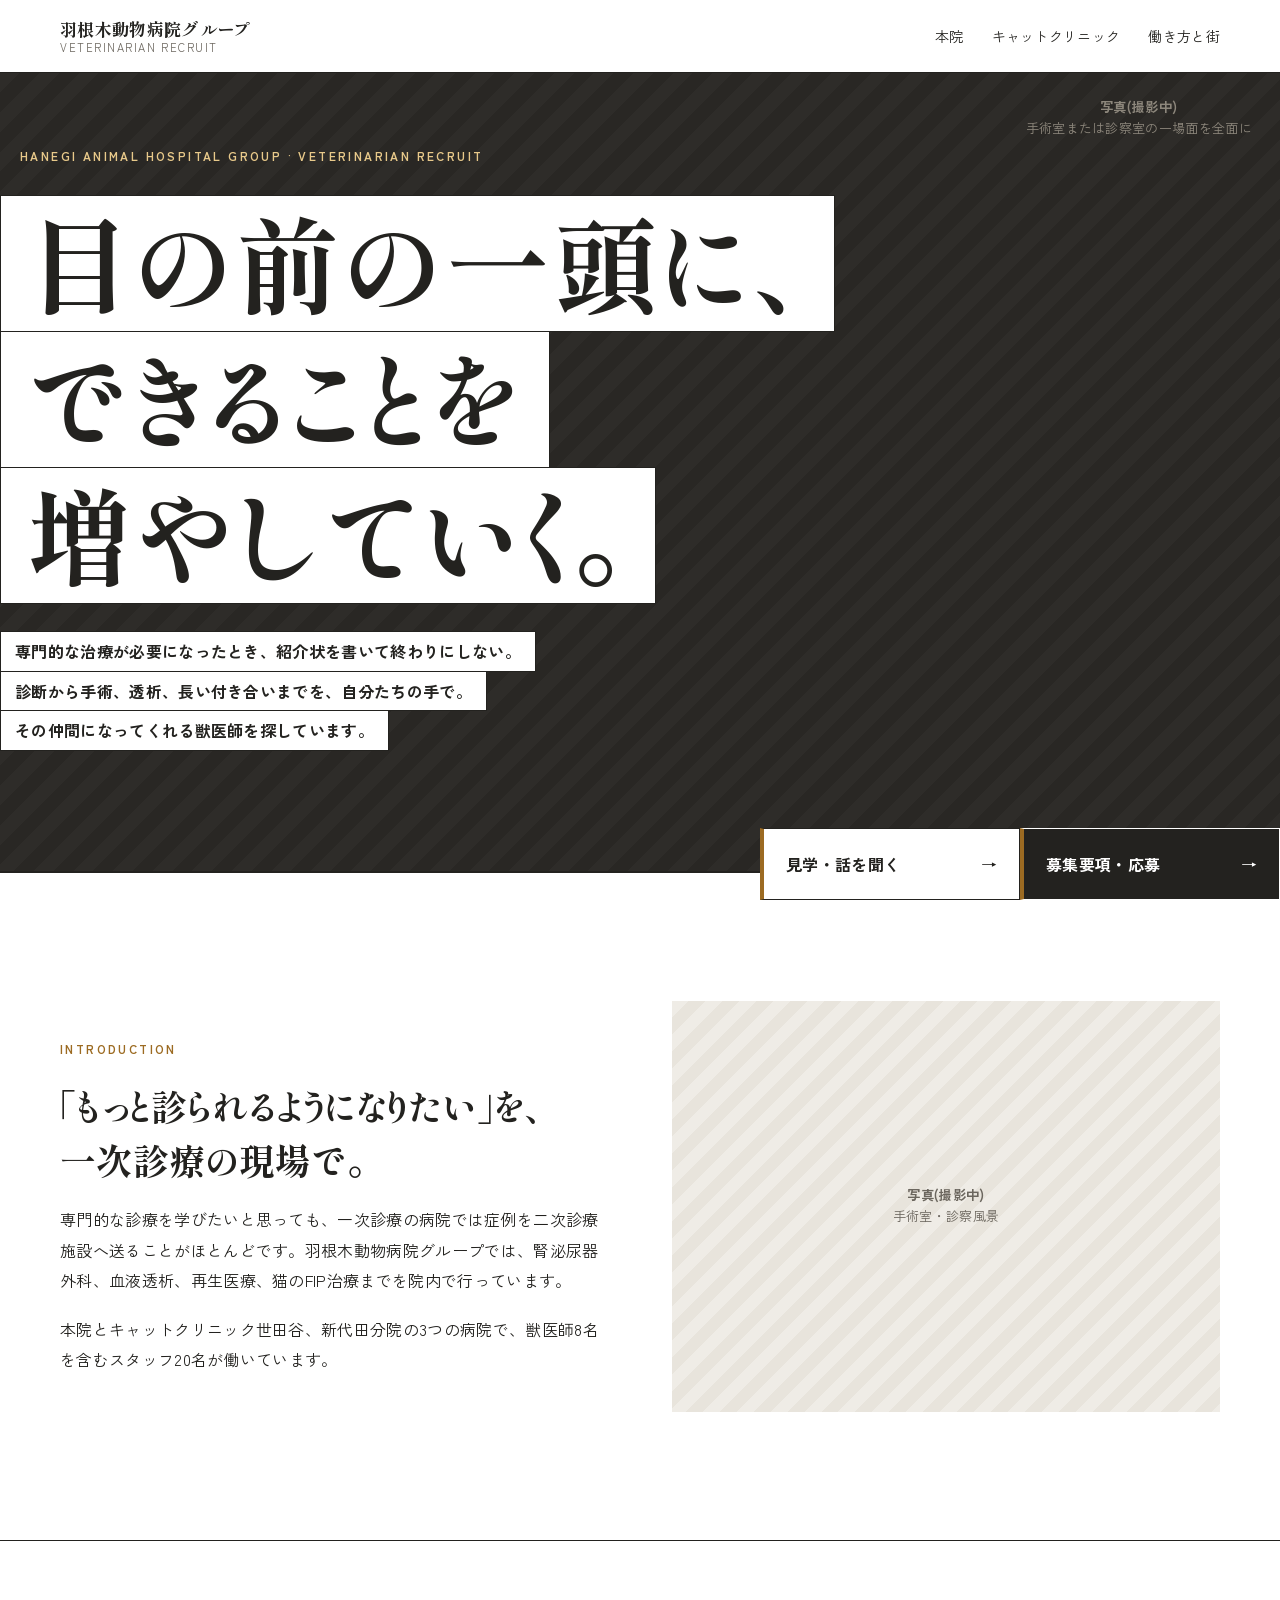
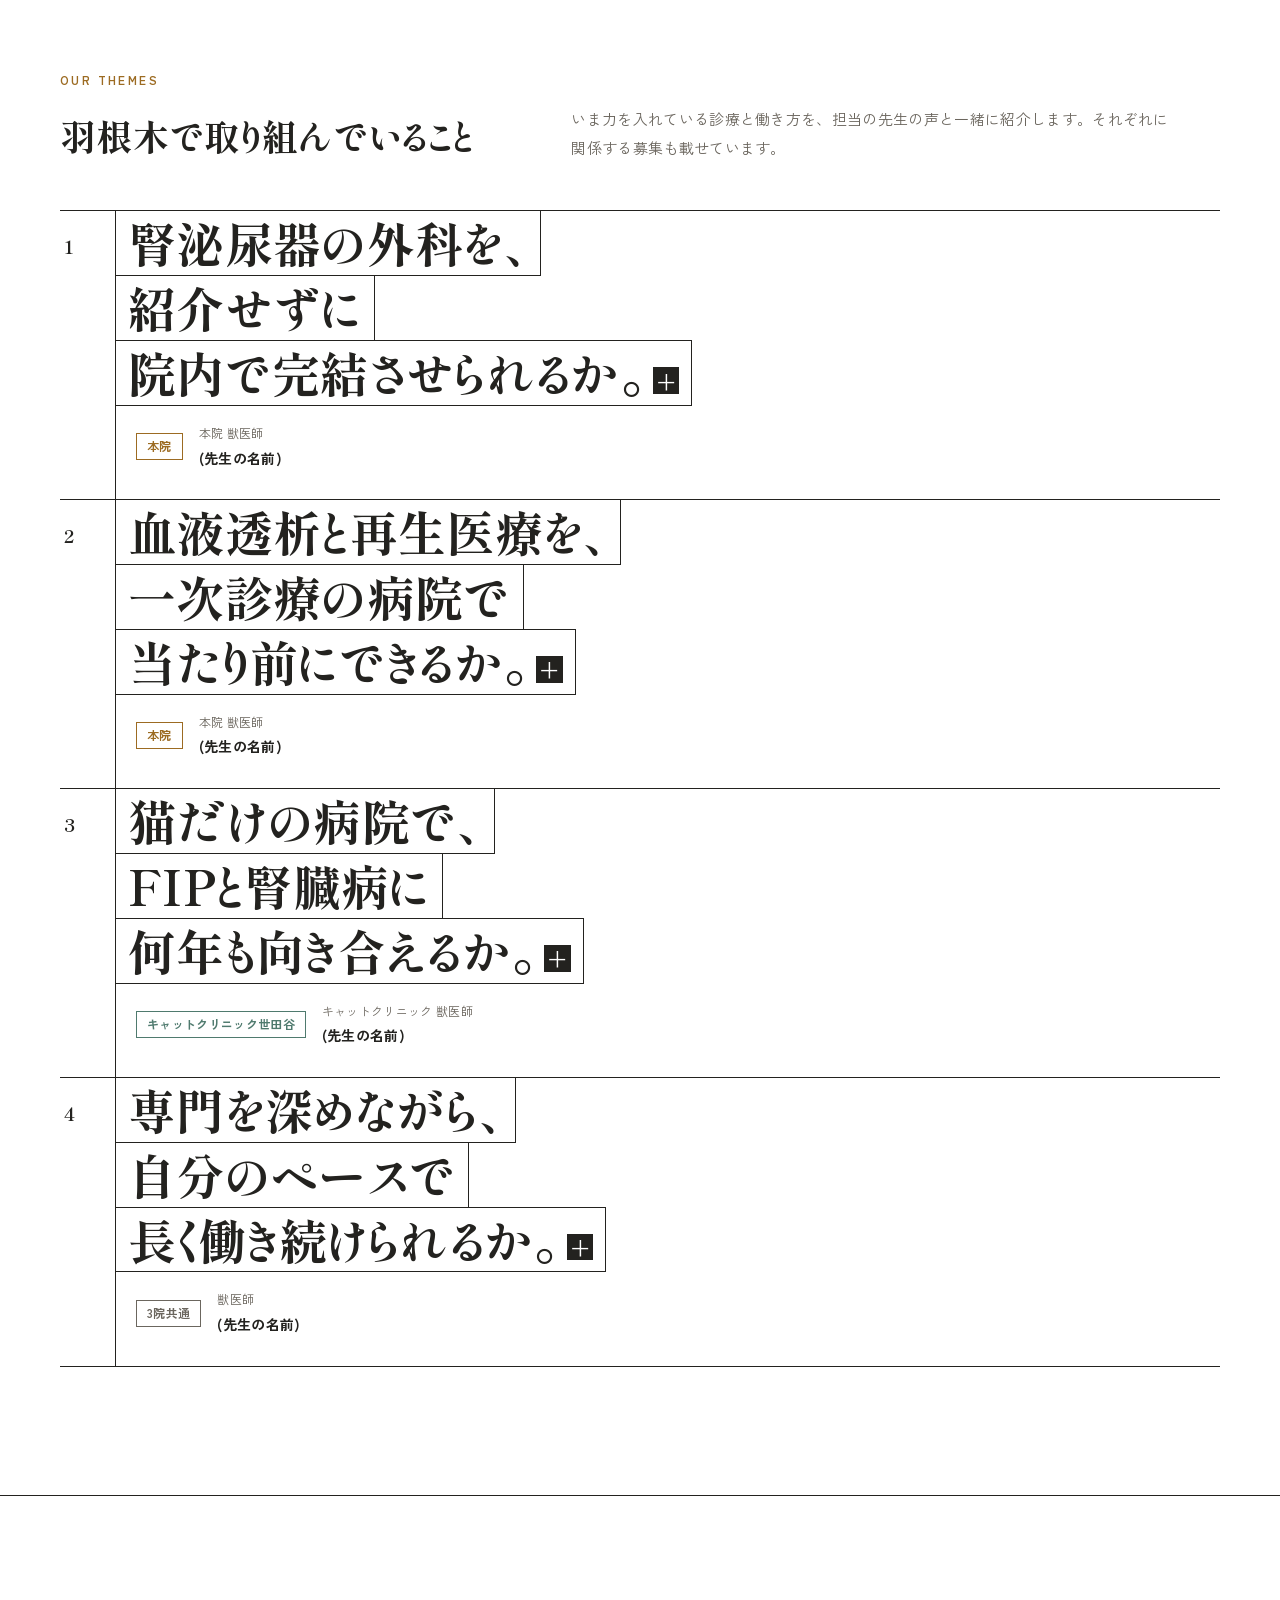
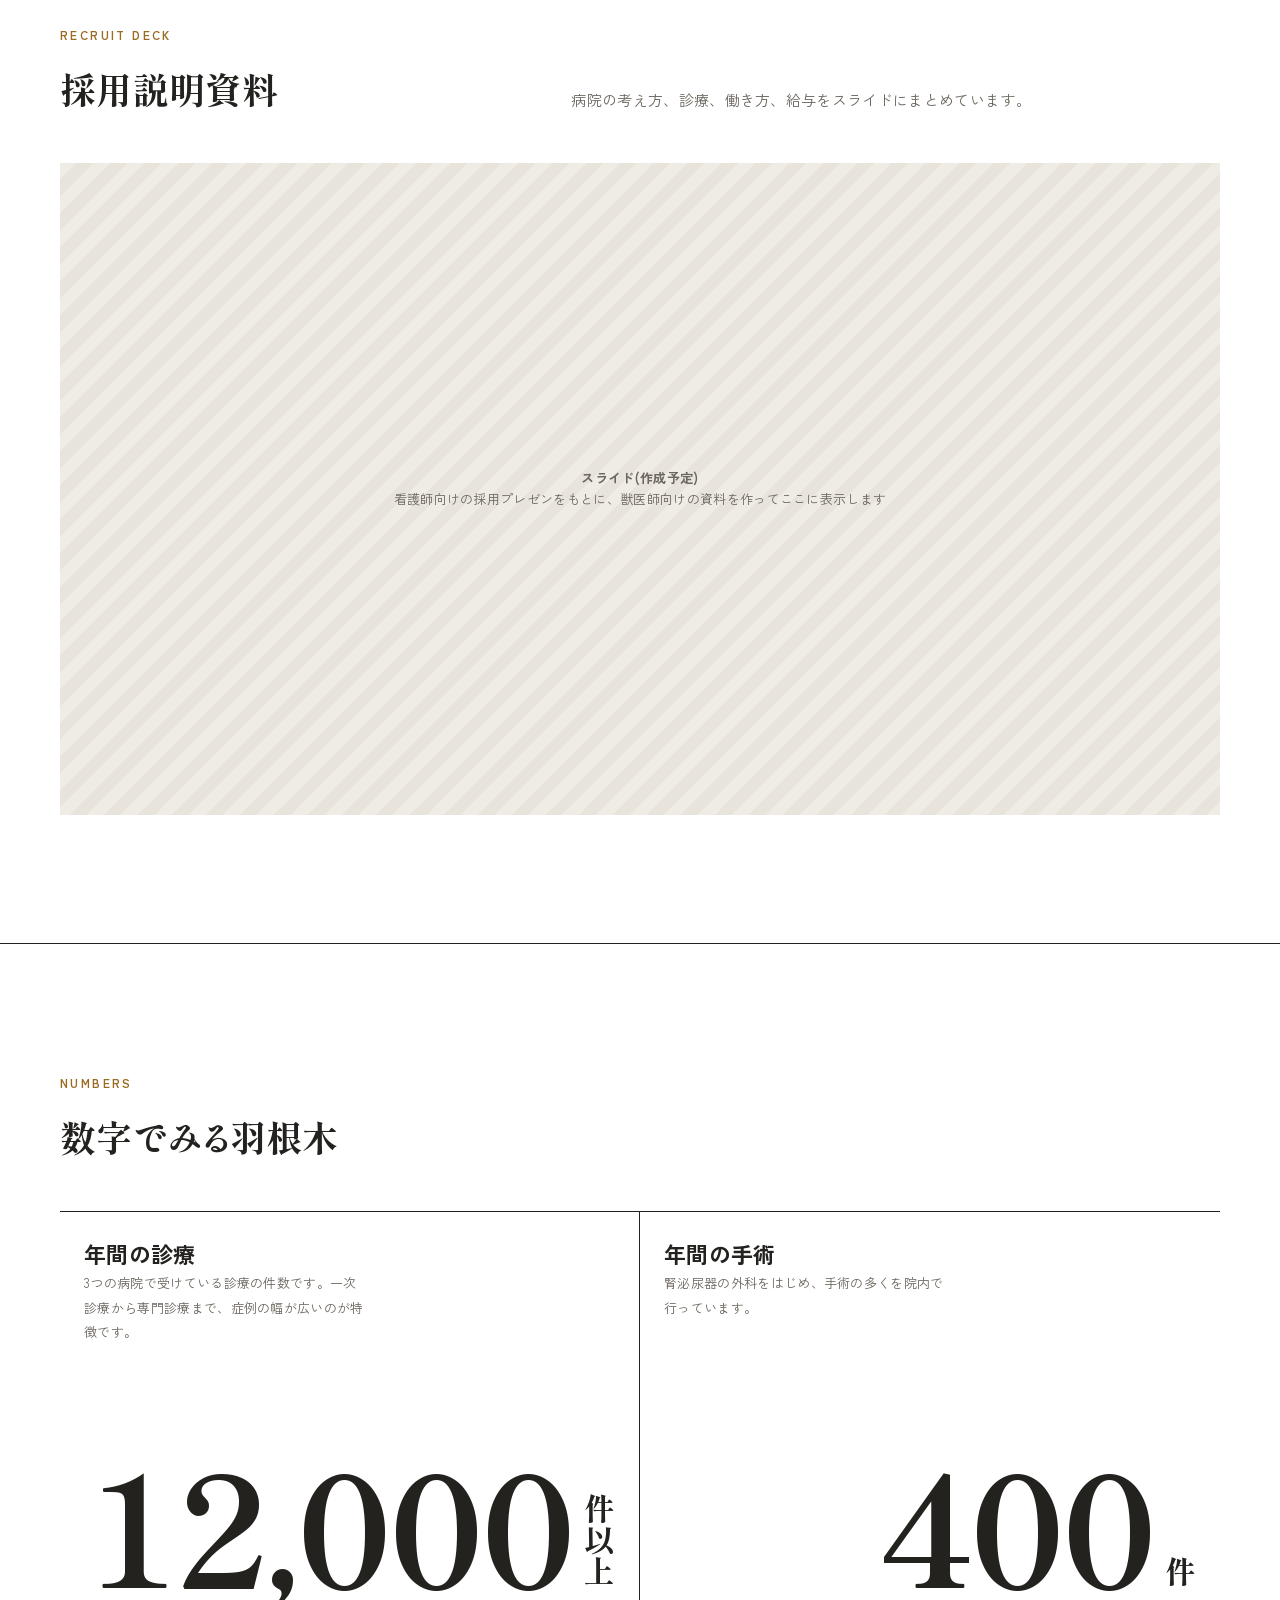
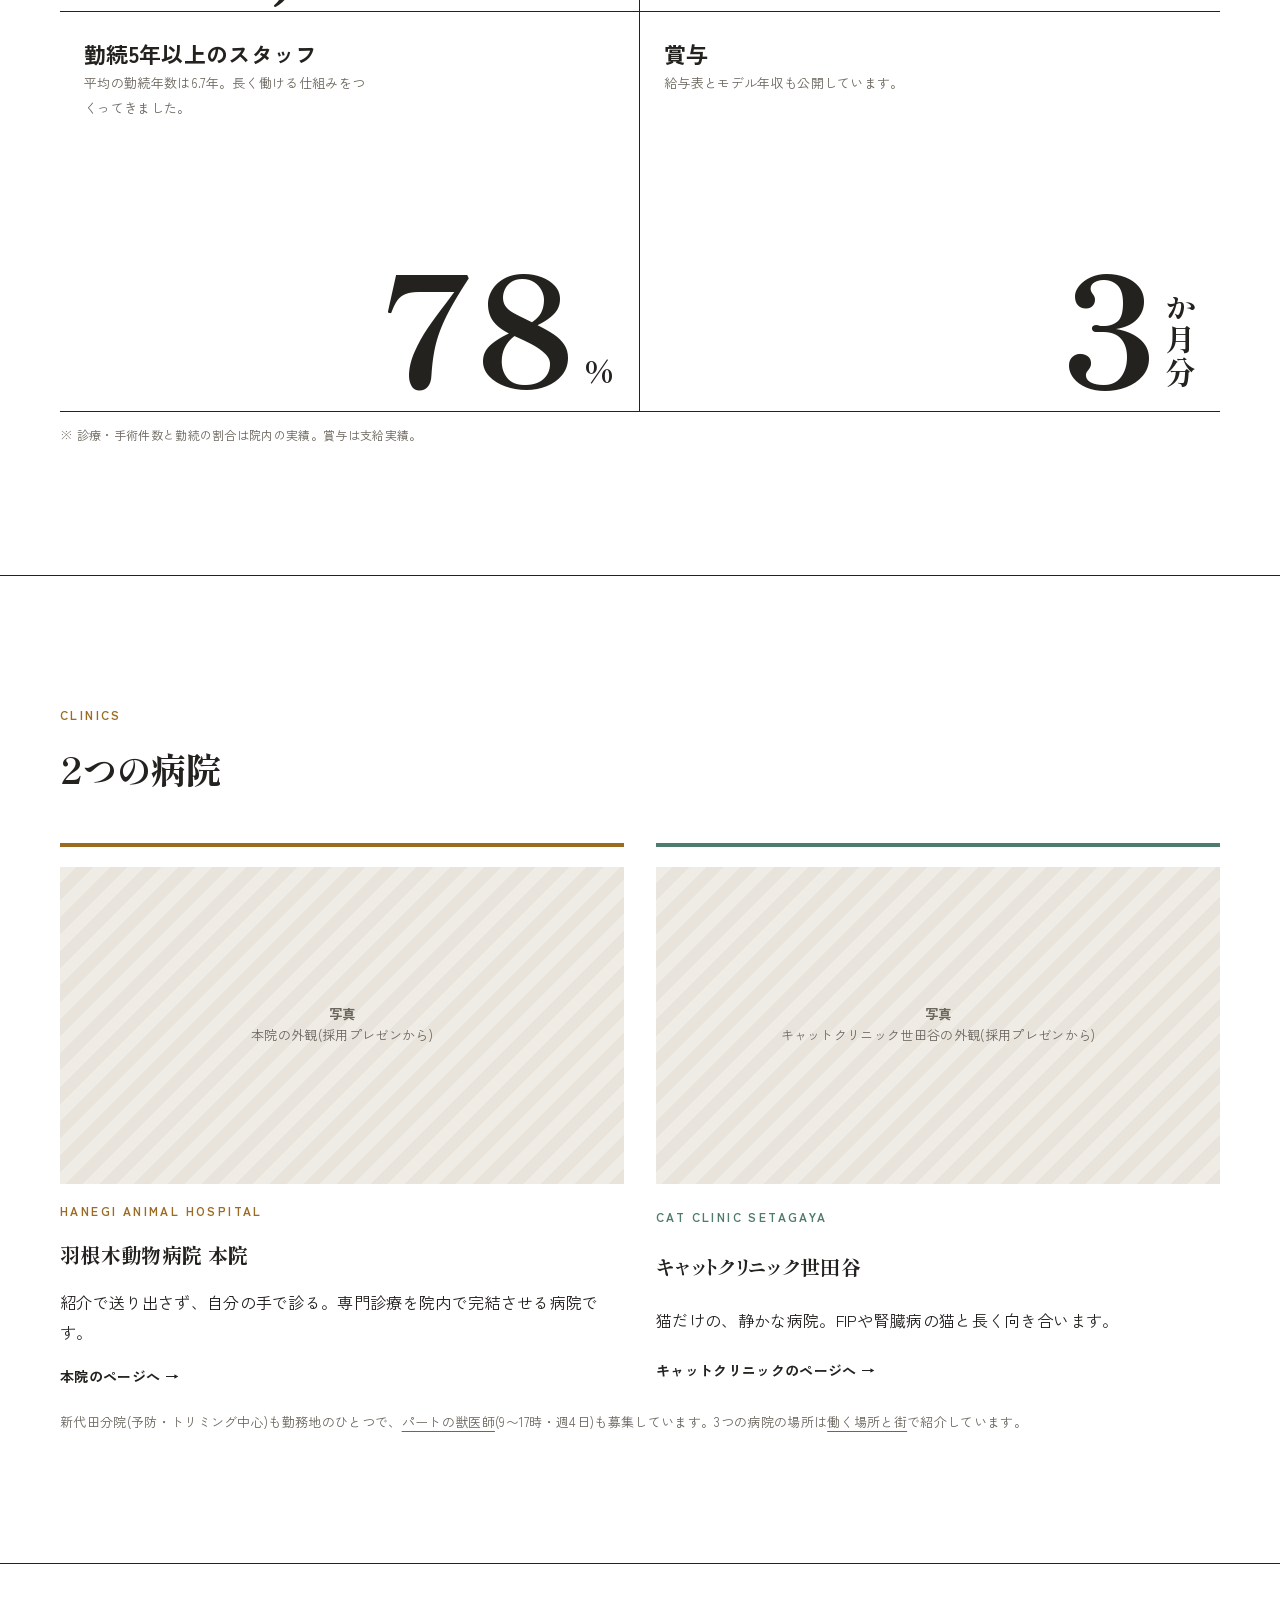
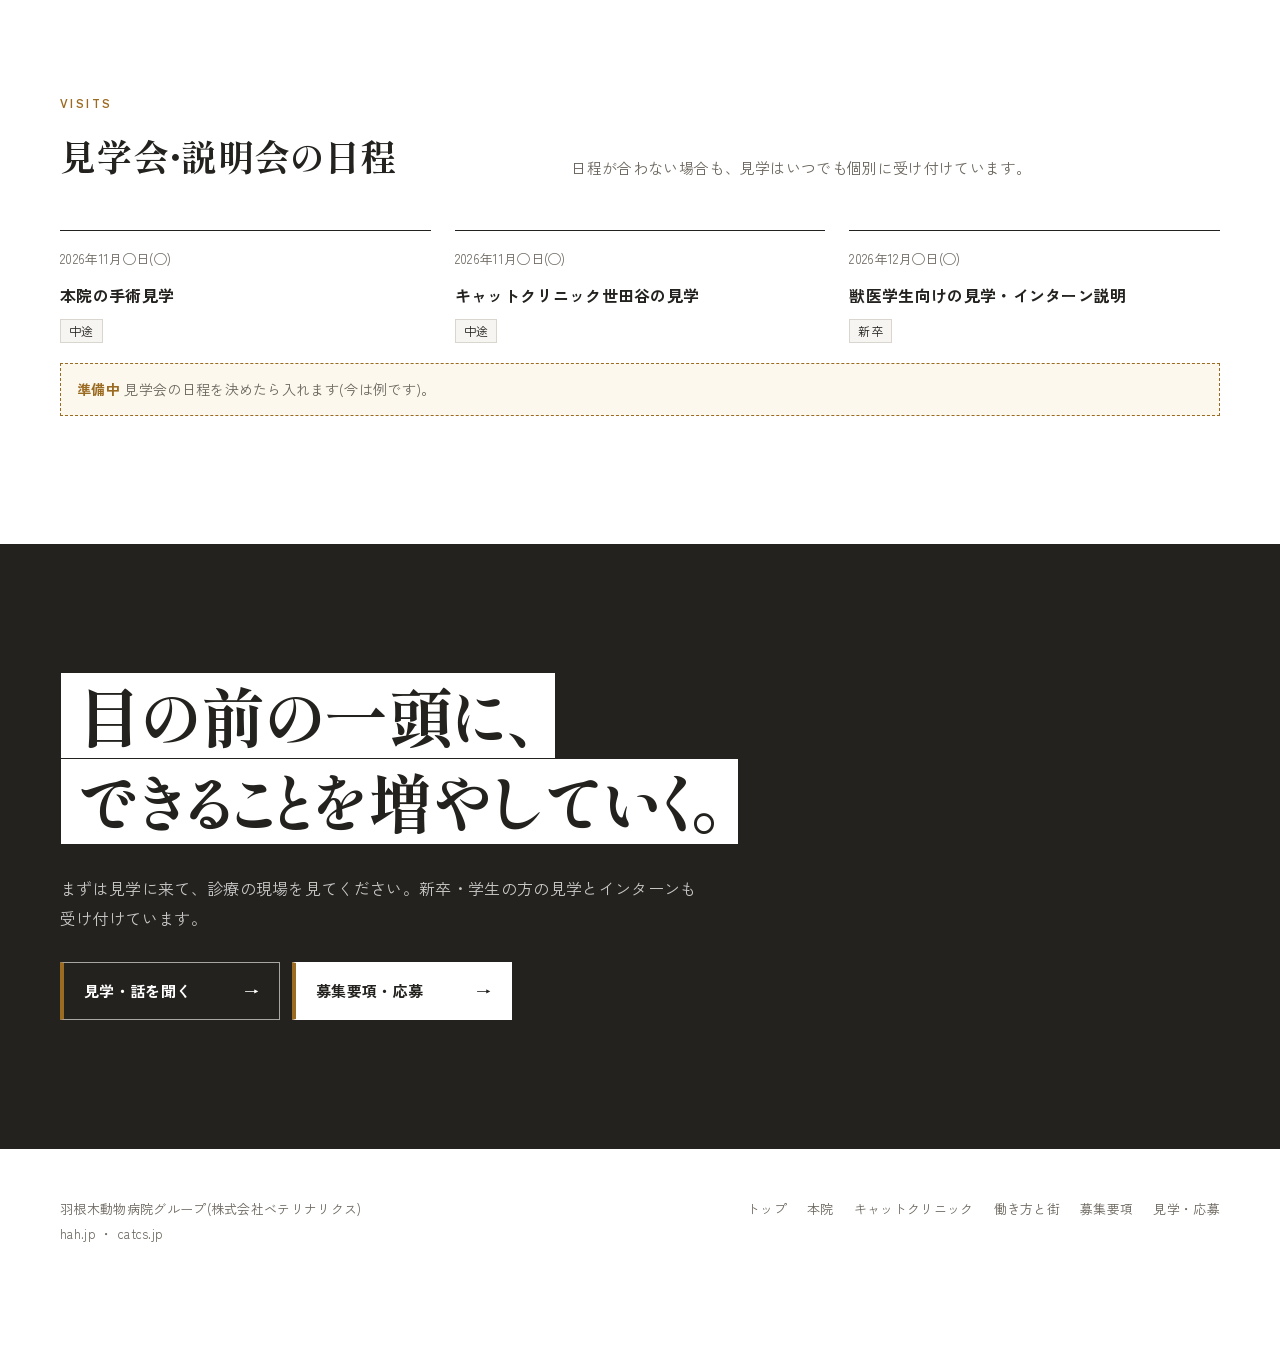
==== commit dec30ad0: "新代田分院の獣医師(パート)の募集要項を追加 Co-Authored-By: Claude Opus 5.5 (1M context) <noreply@anthropic.com> Claude-S" ====
--- a/index.html
+++ b/index.html
@@ -177,7 +177,7 @@
           <span class="more">キャットクリニックのページへ →</span>
         </a>
       </div>
-      <p class="note" style="margin-top:20px">新代田分院(予防・トリミング中心)も勤務地のひとつです。3つの病院の場所は<a href="work.html#town">働く場所と街</a>で紹介しています。</p>
+      <p class="note" style="margin-top:20px">新代田分院(予防・トリミング中心)も勤務地のひとつで、<a href="jobs.html#part">パートの獣医師</a>(9〜17時・週4日)も募集しています。3つの病院の場所は<a href="work.html#town">働く場所と街</a>で紹介しています。</p>
     </div>
   </section>
 
